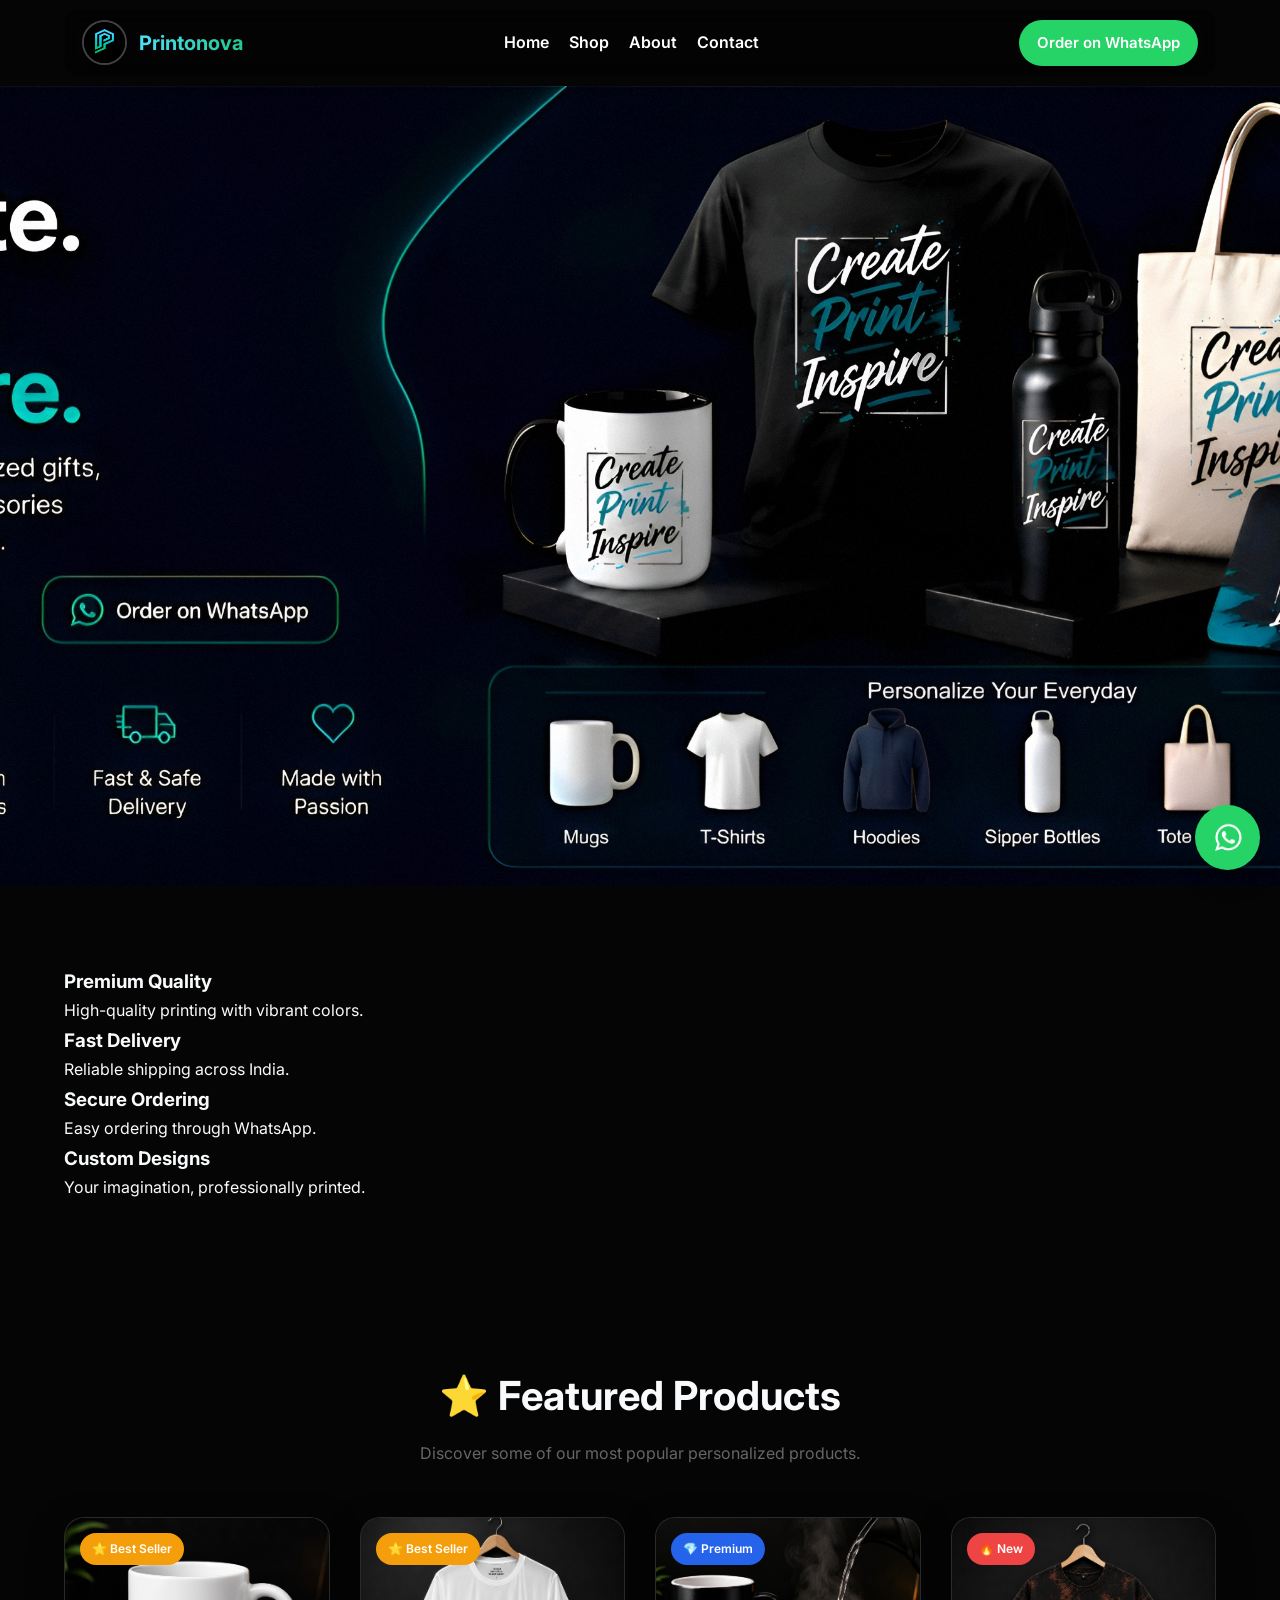
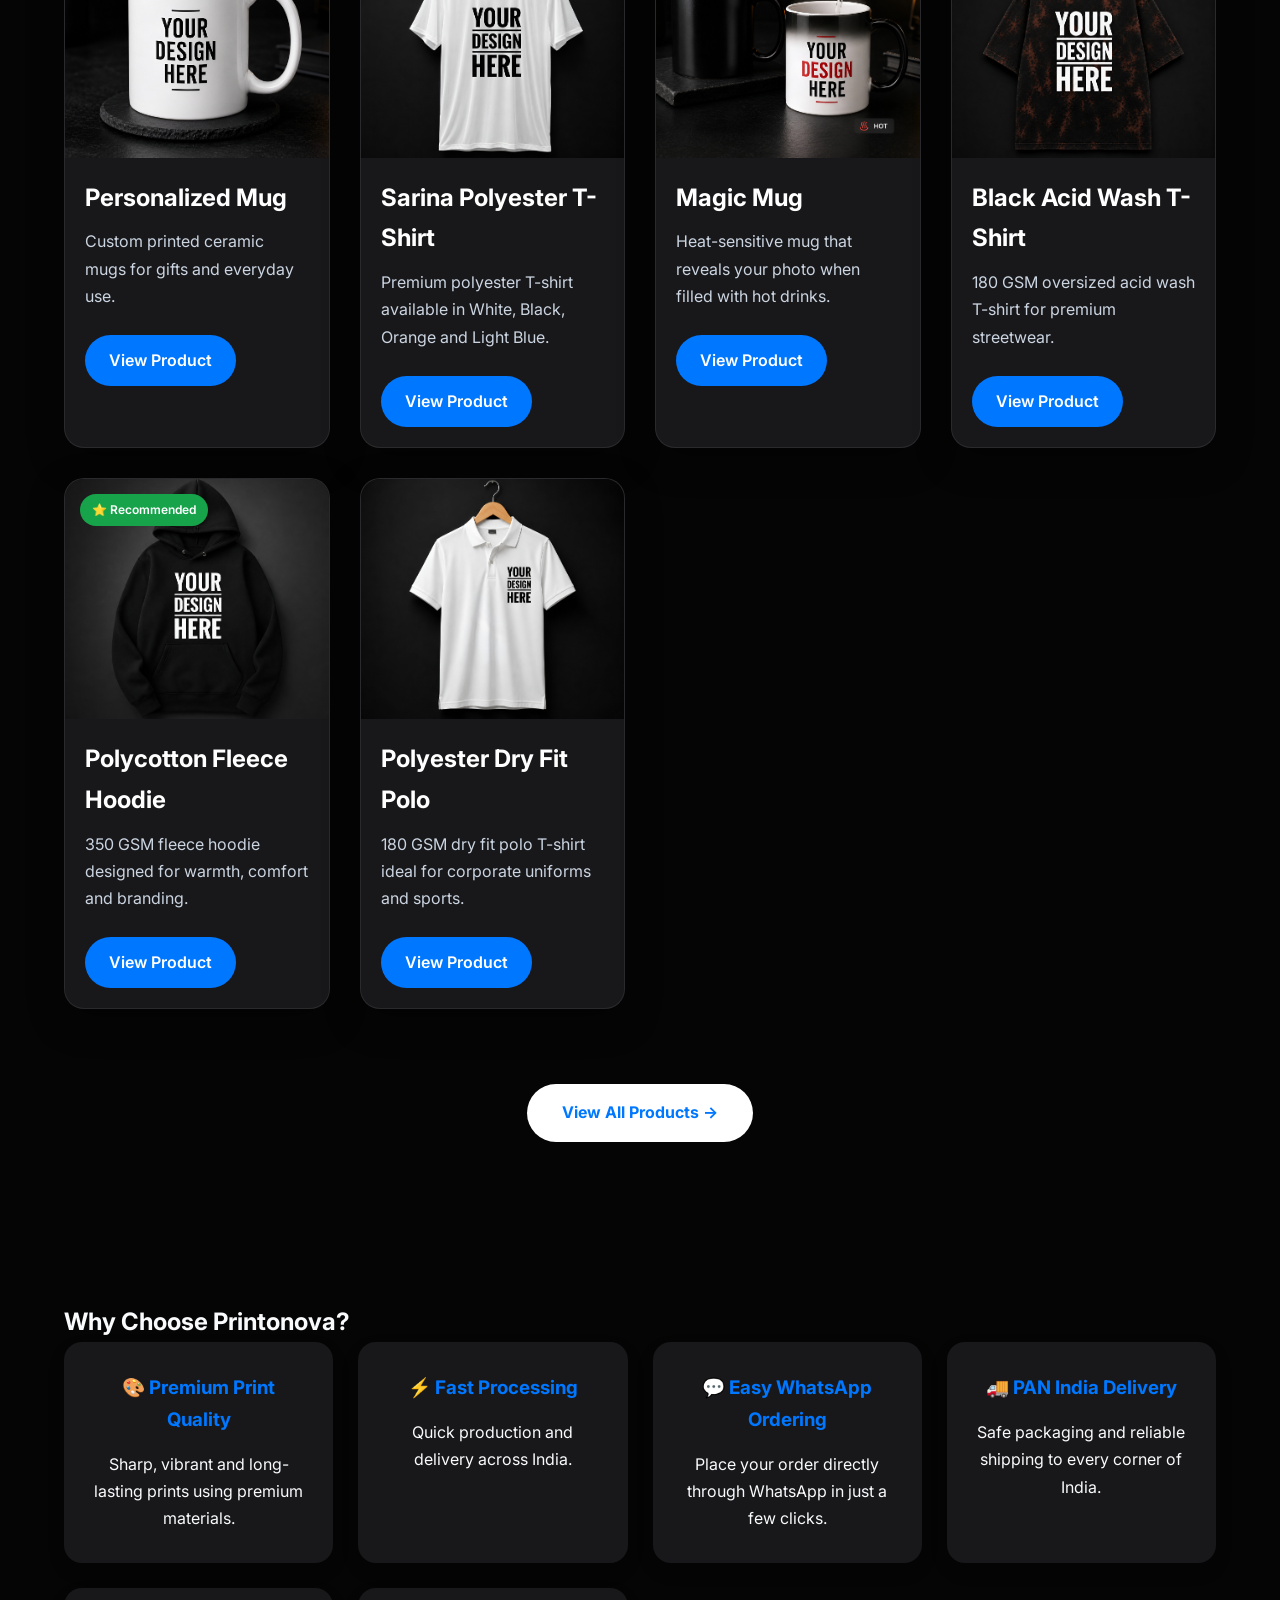
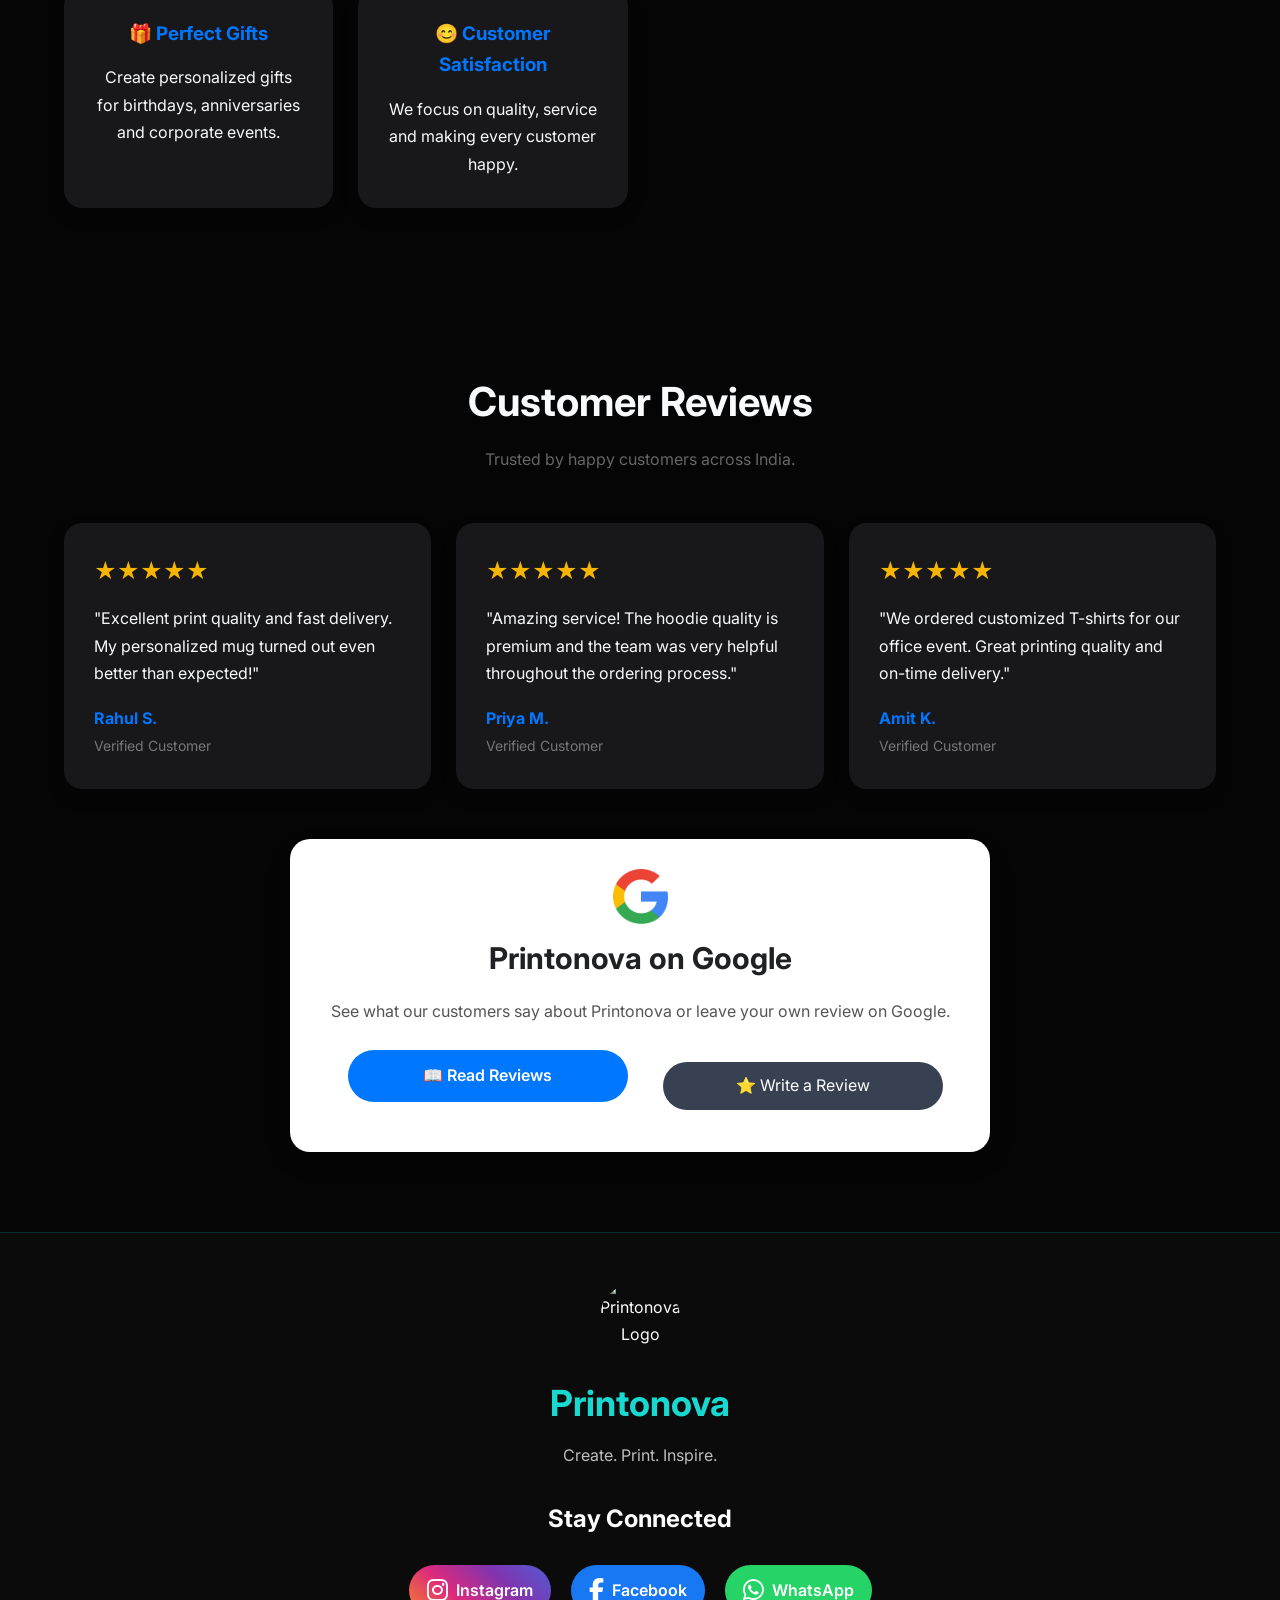
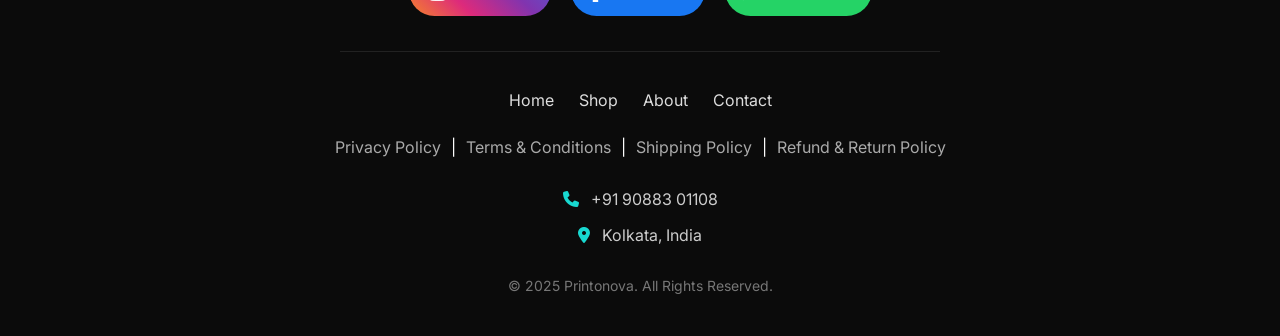
==== index.html @ 32ea5828 "Add Open Graph URL meta tag to index.html" ====
<!DOCTYPE html>
<html lang="en">

<head>

<meta charset="UTF-8">

<meta name="viewport" content="width=device-width, initial-scale=1.0">

<title>Printonova | Premium Personalized Gifts & Custom Printing</title>

<meta name="description" content="Printonova offers premium personalized mugs, t-shirts, hoodies, tote bags, mousepads, sipper bottles and custom gifts across India.">

<meta name="keywords" content="Printonova, custom printing, personalized gifts, custom mugs, custom t-shirts, hoodies, tote bags, mousepads, print on demand, Kolkata">

<meta name="author" content="Printonova">

<meta name="robots" content="index, follow">

<link rel="icon" type="image/png" href="favicon.png">

<link rel="stylesheet" href="style.css">

<link rel="preconnect" href="https://fonts.googleapis.com">

<link rel="preconnect" href="https://fonts.gstatic.com" crossorigin>

<link href="https://fonts.googleapis.com/css2?family=Space+Grotesk:wght@400;500;600;700&family=Inter:wght@300;400;500;600&display=swap" rel="stylesheet">

<link rel="stylesheet" href="https://cdnjs.cloudflare.com/ajax/libs/font-awesome/6.5.2/css/all.min.css">

<meta property="og:title" content="Printonova | Premium Personalized Gifts & Custom Printing">

<meta property="og:description" content="Premium personalized mugs, t-shirts, hoodies, tote bags, sipper bottles and custom gifts across India.">

<meta property="og:image" content="images/hero-desktop.jpg">

<meta property="og:type" content="website">

<meta property="og:site_name" content="Printonova">

<meta property="og:url" content="https://printonova.github.io/Printonova-Print-on-demand/">
    
<meta name="theme-color" content="#18d8d0">

</head>

<body>

<header>
    <div class="container nav">

        <div class="brand">
            <img src="images/Logo.jpg" alt="Printonova Logo">
            <span>Printonova</span>
        </div>

        <nav>
            <a href="index.html">Home</a>
            <a href="shop.html">Shop</a>
            <a href="about.html">About</a>
            <a href="contact.html">Contact</a>
        </nav>

        <a href="https://wa.me/919088301108"
           class="whatsapp-btn"
           target="_blank">
            Order on WhatsApp
        </a>

    </div>
</header>

<section class="hero"></section>

<section class="features">

<div class="container feature-grid">

<div class="feature">

<h3>Premium Quality</h3>

<p>High-quality printing with vibrant colors.</p>

</div>

<div class="feature">

<h3>Fast Delivery</h3>

<p>Reliable shipping across India.</p>

</div>

<div class="feature">

<h3>Secure Ordering</h3>

<p>Easy ordering through WhatsApp.</p>

</div>

<div class="feature">

<h3>Custom Designs</h3>

<p>Your imagination, professionally printed.</p>

</div>

</div>

</section>

<section class="featured-products">

<div class="container">

<div class="section-title">
<h2>⭐ Featured Products</h2>
<p>Discover some of our most popular personalized products.</p>
</div>

<div class="product-grid">

<div class="product-card">

    <div class="product-badge best-seller">⭐ Best Seller</div>

    <img src="images/mug-white.jpg" alt="Personalized Mug">
<h3>Personalized Mug</h3>
<p>Custom printed ceramic mugs for gifts and everyday use.</p>
<a href="shop.html" class="order-btn">View Product</a>
</div>

<div class="product-card">

    <div class="product-badge best-seller">⭐ Best Seller</div>

    <img src="images/sarina-white.jpg" alt="Sarina Polyester T-Shirt">

    <h3>Sarina Polyester T-Shirt</h3>

    <p>Premium polyester T-shirt available in White, Black, Orange and Light Blue.</p>

    <a href="shop.html" class="order-btn">View Product</a>

</div>

<div class="product-card">

    <div class="product-badge premium">💎 Premium</div>

    <img src="images/magic-mug.jpg" alt="Magic Mug">

    <h3>Magic Mug</h3>

    <p>Heat-sensitive mug that reveals your photo when filled with hot drinks.</p>

    <a href="shop.html" class="order-btn">
        View Product
    </a>

</div>

<div class="product-card">

    <div class="product-badge new">🔥 New</div>

    <img src="images/pollycotton_black_acidwash_180gsm_oversized_fit.jpg" alt="Black Acid Wash T-Shirt">

    <h3>Black Acid Wash T-Shirt</h3>

    <p>180 GSM oversized acid wash T-shirt for premium streetwear.</p>

    <a href="shop.html" class="order-btn">
        View Product
    </a>

</div>

<div class="product-card">

    <div class="product-badge recommended">⭐ Recommended</div>

    <img src="images/pollycotton_fleece_350gsm_black_hoodie.jpg" alt="Hoodie">

    <h3>Polycotton Fleece Hoodie</h3>

    <p>350 GSM fleece hoodie designed for warmth, comfort and branding.</p>

    <a href="shop.html" class="order-btn">
        View Product
    </a>

</div>

<div class="product-card">

    <img src="images/polyster_dryfit_180gsm_polo_white.jpg" alt="Dry Fit Polo">

    <h3>Polyester Dry Fit Polo</h3>

    <p>180 GSM dry fit polo T-shirt ideal for corporate uniforms and sports.</p>

    <a href="shop.html" class="order-btn">
        View Product
    </a>

</div>

</div>

<div style="text-align:center;margin-top:40px;">

<a href="shop.html" class="btn">
View All Products →
</a>

</div>

</div>

</section>

<!-- WHY CHOOSE PRINTONOVA -->
<section class="why-us">
  <div class="container">
    <h2>Why Choose Printonova?</h2>

    <div class="why-grid">

      <div class="why-card">
        <h3>🎨 Premium Print Quality</h3>
        <p>Sharp, vibrant and long-lasting prints using premium materials.</p>
      </div>

      <div class="why-card">
        <h3>⚡ Fast Processing</h3>
        <p>Quick production and delivery across India.</p>
      </div>

      <div class="why-card">
        <h3>💬 Easy WhatsApp Ordering</h3>
        <p>Place your order directly through WhatsApp in just a few clicks.</p>
      </div>

      <div class="why-card">
        <h3>🚚 PAN India Delivery</h3>
        <p>Safe packaging and reliable shipping to every corner of India.</p>
      </div>

      <div class="why-card">
        <h3>🎁 Perfect Gifts</h3>
        <p>Create personalized gifts for birthdays, anniversaries and corporate events.</p>
      </div>

      <div class="why-card">
        <h3>😊 Customer Satisfaction</h3>
        <p>We focus on quality, service and making every customer happy.</p>
      </div>

    </div>
  </div>
</section>
<!-- =========================
     CUSTOMER REVIEWS
========================= -->

<section class="testimonials" id="reviews">

    <div class="container">

        <div class="section-title">
            <h2>Customer Reviews</h2>
            <p>Trusted by happy customers across India.</p>
        </div>

        <div class="testimonial-grid">

            <div class="testimonial-card">
                <div class="stars">★★★★★</div>

                <p>
                    "Excellent print quality and fast delivery. My personalized mug
                    turned out even better than expected!"
                </p>

                <h4>Rahul S.</h4>
                <span>Verified Customer</span>

            </div>

            <div class="testimonial-card">

                <div class="stars">★★★★★</div>

                <p>
                    "Amazing service! The hoodie quality is premium and the team was
                    very helpful throughout the ordering process."
                </p>

                <h4>Priya M.</h4>
                <span>Verified Customer</span>

            </div>

            <div class="testimonial-card">

                <div class="stars">★★★★★</div>

                <p>
                    "We ordered customized T-shirts for our office event.
                    Great printing quality and on-time delivery."
                </p>

                <h4>Amit K.</h4>
                <span>Verified Customer</span>

            </div>

        </div>

 <div class="google-review-box">

<div class="google-title">

    <img src="images/google-logo.png" alt="Google">

    <h3>Printonova on Google</h3>

</div>

<p>
    See what our customers say about Printonova or leave your own review on Google.
</p>

    <div class="review-buttons">

        <a href="https://maps.app.goo.gl/44hYbDAeSjKC7HtDA"
           target="_blank"
           class="order-btn">

           📖 Read Reviews

        </a>

        <a href="https://g.page/r/CSaMh3Q7Ypp8EBM/review"
           target="_blank"
           class="details-btn">

           ⭐ Write a Review

        </a>

    </div>

</div>

        </div>

    </div>

</section>

<footer class="footer">

    <div class="container">

<img src="images/logo.jpg" class="footer-brand-logo" alt="Printonova Logo">

        <h2 class="footer-logo">Printonova</h2>

        <p class="footer-tagline">
            Create. Print. Inspire.
        </p>

        <h3 class="footer-heading">
            Stay Connected
        </h3>

        <div class="social-links">

            <a href="https://www.instagram.com/printonova?igsh=MWt0ejVyZ2t3am1kMw==" target="_blank" class="instagram">
                <i class="fab fa-instagram"></i>
                <span>Instagram</span>
            </a>

            <a href="https://www.facebook.com/share/1FBqVWbwVQ/" target="_blank" class="facebook">
                <i class="fab fa-facebook-f"></i>
                <span>Facebook</span>
            </a>

            <a href="https://wa.me/message/JLKU3APUGDNEF1" target="_blank" class="whatsapp">
                <i class="fab fa-whatsapp"></i>
                <span>WhatsApp</span>
            </a>

        </div>

        <hr>

        <div class="footer-links">

            <a href="index.html">Home</a>
            <a href="shop.html">Shop</a>
            <a href="about.html">About</a>
            <a href="contact.html">Contact</a>

        </div>

        <div class="footer-policy">

    <a href="privacy.html">Privacy Policy</a>

    <span>|</span>

    <a href="terms.html">Terms & Conditions</a>

    <span>|</span>

    <a href="shipping.html">Shipping Policy</a>

    <span>|</span>

    <a href="refund.html">Refund & Return Policy</a>

</div>

        <div class="footer-contact">

            <p>
                <i class="fas fa-phone"></i>
                +91 90883 01108
            </p>

            <p>
                <i class="fas fa-location-dot"></i>
                Kolkata, India
            </p>

        </div>

        <p class="copyright">

            © 2025 Printonova. All Rights Reserved.

        </p>

    </div>

</footer>

<!-- Product Details Popup -->
<div id="productModal" class="product-modal">

    <div class="product-modal-content">

        <span class="close-product">&times;</span>

        <img id="productImage">

        <h2 id="productTitle"></h2>

        <p id="productDescription"></p>

        <p><strong>Available Colors:</strong> <span id="productColors"></span></p>

        <p><strong>Available Fits:</strong> <span id="productFits"></span></p>

        <p><strong>Fabric:</strong> <span id="productFabric"></span></p>

        <a id="productWhatsapp"
           class="order-btn"
           target="_blank">
           Order on WhatsApp
        </a>

    </div>

</div>

<!-- Existing Image Popup -->
<div id="imageModal" class="image-modal">
    <span class="close-modal">&times;</span>
    <img id="modalImage" class="modal-image" src="" alt="">
</div>

<script src="script.js"></script>

<a href="https://wa.me/919088301108?text=Hi%20Printonova,%20I%20want%20to%20know%20more%20about%20your%20products."
   class="floating-whatsapp"
   target="_blank"
   aria-label="Chat on WhatsApp">

    <img src="images/whatsapp-icon.png" alt="WhatsApp">

</a>

</body>
</html>
---- style.css ----
/* ==========================
   PRINTONOVA PROFESSIONAL CSS
   Part 1
========================== */

*{
    margin:0;
    padding:0;
    box-sizing:border-box;
}

html{
    scroll-behavior:smooth;
}

body{
    font-family:'Inter',sans-serif;
    background:#050505;
    color:#F8FAFC;
    line-height:1.7;
}

a{
    text-decoration:none;
}

img{
    max-width:100%;
    display:block;
}

.container{
    width:90%;
    max-width:1200px;
    margin:auto;
}

/* HEADER */

header{
    position:relative;
    width:100%;
    background:transparent;
    padding:10px 0;
    z-index:1000;
}

.nav{
    display:flex;
    justify-content:space-between;
    align-items:center;
    gap:10px;
    padding:10px 18px;

    background:rgba(0,0,0,.35);
    backdrop-filter:blur(10px);

    border-radius:15px;
}

.brand{
    display:flex;
    align-items:center;
    gap:12px;
}

.brand img{
    width:45px;
    height:45px;
    border-radius:50%;
    border:2px solid rgba(255,255,255,.25);
}

.brand span{
    font-size:20px;
    font-weight:700;
    background:linear-gradient(90deg,#4DDFF8,#22C98D);
    -webkit-background-clip:text;
    -webkit-text-fill-color:transparent;
}

nav{
    display:flex;
    align-items:center;
    gap:20px;
    flex-wrap:wrap;
    justify-content:center;
}

nav a{
    color:#fff;
    font-weight:600;
    transition:.3s;
}

nav a:hover{
    color:#2DD4BF;
}

nav a:hover{
    color:#2DD4BF;
}

.whatsapp-btn{
    display:inline-block;
    background:#25D366;
    color:white;
    padding:10px 18px;
    border-radius:25px;
    font-size:15px;
    font-weight:600;
    text-decoration:none;
    white-space:nowrap;
}

.whatsapp-btn:hover{
    background:#1da851;
}

.btn{
    display:inline-block;
    margin-top:35px;
    background:#ffffff;
    color:#0077ff;
    padding:15px 35px;
    border-radius:40px;
    font-weight:bold;
    transition:.3s;
}

.btn:hover{
    transform:translateY(-4px);
}

/* SECTION */

section{
    padding:80px 0;
}

.section-title{
    text-align:center;
    margin-bottom:50px;
}

.section-title h2{
    font-size:40px;
    margin-bottom:10px;
}

.section-title p{
    color:#666;
}

/* ==========================
   PRODUCTS
========================== */

.product-grid{
    display:grid;
    grid-template-columns:repeat(auto-fit,minmax(260px,1fr));
    gap:30px;
}
.product-card{
    background:#18181B;
    border:1px solid rgba(255,255,255,.08);
    border-radius:20px;
    overflow:hidden;
    box-shadow:0 12px 35px rgba(0,0,0,.35);
    transition:all .35s ease;
}

.product-card:hover{
    transform:translateY(-10px) scale(1.02);
    box-shadow:0 18px 45px rgba(45,212,191,.25);
}

.product-card img{
    width:100%;
    height:240px;
    object-fit:cover;
    transition:transform .4s ease;
}

.product-card:hover img{
    transform:scale(1.08);
}

.product-card h3{
    padding:20px 20px 10px;
    font-size:24px;
    color:#ffffff;
}

.product-card p{
    padding:0 20px 25px;
    color:#CBD5E1;
    line-height:1.7;
}

.order-btn{
    display:inline-block;
    margin:0 20px 20px;
    background:#0077ff;
    color:#fff;
    padding:12px 24px;
    border-radius:30px;
    font-weight:600;
}

.order-btn:hover{
    background:#005fd1;
}

/* ==========================
   WHY CHOOSE US
========================== */

.why-grid{
    display:grid;
    grid-template-columns:repeat(auto-fit,minmax(240px,1fr));
    gap:25px;
}

.why-card{
    background:#18181B;
    padding:30px;
    border-radius:18px;
    text-align:center;
    box-shadow:0 8px 20px rgba(0,0,0,.08);
}

.why-card h3{
    margin-bottom:15px;
    color:#0077ff;
}

/* ==========================
   TESTIMONIALS
========================== */

.testimonial-grid{
    display:grid;
    grid-template-columns:repeat(auto-fit,minmax(280px,1fr));
    gap:25px;
}

.testimonial-card{
    background:#18181B;
    padding:30px;
    border-radius:18px;
    box-shadow:0 8px 20px rgba(0,0,0,.08);
}

.stars{
    color:#f7b500;
    font-size:22px;
    margin-bottom:15px;
}

.testimonial-card h4{
    margin-top:18px;
    color:#0077ff;
}

.testimonial-card span{
    color:#777;
    font-size:14px;
}

.google-review-box{

    margin-top:50px;

    max-width:700px;

    margin-left:auto;
    margin-right:auto;

    background:#ffffff;

    color:#333;

    padding:30px;

    border-radius:20px;

    text-align:center;

    box-shadow:0 10px 25px rgba(0,0,0,0.12);

}

.google-title h3{
    margin:0;
    font-size:28px;
    color:#202124;
}

.google-review-box p{

    margin-bottom:25px;

    line-height:1.7;

    color:#555;

}

.review-buttons{

    display:flex;

    justify-content:center;

    align-items:center;

    gap:15px;

    flex-wrap:wrap;

    margin-top:20px;

}

.review-buttons a{

    width:280px;

    text-align:center;

}

/* ==========================
   FOOTER
========================== */

footer{
    background:#111;
    color:#fff;
    text-align:center;
    padding:40px 20px;
}

footer h3{
    margin-bottom:15px;
    font-size:28px;
}

footer p{
    color:#ccc;
    margin:8px 0;
}

footer a{
    color:#00bfff;
}

/* ==========================
   BUTTONS
========================== */

.btn,
.order-btn,
.whatsapp-btn{
    transition:all .3s ease;
}

.btn:hover,
.order-btn:hover,
.whatsapp-btn:hover{
    transform:translateY(-3px);
    box-shadow:0 10px 20px rgba(0,0,0,.15);
}

/* ==========================
   MOBILE RESPONSIVE
========================== */

@media(max-width:768px){

.nav{
    flex-direction:column;
    align-items:center;
    gap:18px;
}

nav{
    display:flex;
    justify-content:center;
    gap:20px;
    flex-wrap:wrap;
}

nav a{
    font-size:18px;
    font-weight:600;
}

    .hero{
        padding:0;
    }

    .hero h1{
        font-size:34px;
    }

    .hero p{
        font-size:17px;
    }

    .section-title h2{
        font-size:30px;
    }

    .brand span{
        font-size:24px;
    }

    .google-review-box{
        padding:25px;
    }
    
    .whatsapp-btn{
    width:auto;
    display:inline-block;
    text-align:center;
    padding:10px 18px;
}

}

/* ==========================
   ANIMATION
========================== */

.product-card,
.why-card,
.testimonial-card{
    transition:all .35s ease;
}

.product-card:hover,
.why-card:hover,
.testimonial-card:hover{
    transform:translateY(-8px);
    box-shadow:0 15px 30px rgba(0,0,0,.12);
}

.slider{
    position:relative;
    width:100%;
    height:260px;
    overflow:hidden;
    border-radius:15px;
}

.slide{
    position:absolute;
    width:100%;
    height:100%;
    object-fit:cover;
    opacity:0;
    transition:opacity .8s;
}

.slide.active{
    opacity:1;
}

.slider-dots{
    position:absolute;
    bottom:12px;
    width:100%;
    display:flex;
    justify-content:center;
    gap:8px;
}

.dot{
    width:10px;
    height:10px;
    border-radius:50%;
    background:rgba(255,255,255,.5);
    transition:.3s;
}

.dot.active{
    background:#2DD4BF;
    transform:scale(1.2);
}

.prev,
.next{
    position:absolute;
    top:50%;
    transform:translateY(-50%);
    width:40px;
    height:40px;
    border:none;
    border-radius:50%;
    background:rgba(0,0,0,.55);
    color:#fff;
    font-size:22px;
    cursor:pointer;
    transition:.3s;
    z-index:5;
}

.prev{
    left:10px;
}

.next{
    right:10px;
}

.prev:hover,
.next:hover{
    background:#2DD4BF;
}

.image-modal{
    display:none;
    position:fixed;
    z-index:9999;
    left:0;
    top:0;
    width:100%;
    height:100%;
    background:rgba(0,0,0,.9);
    justify-content:center;
    align-items:center;
}

.modal-image{
    max-width:90%;
    max-height:90%;
    border-radius:15px;
}

.close-modal{
    position:absolute;
    top:20px;
    right:30px;
    font-size:40px;
    color:white;
    cursor:pointer;
    font-weight:bold;
}

.details-btn{
    display:inline-block;
    margin-right:10px;
    padding:10px 18px;
    border-radius:30px;
    background:#374151;
    color:white;
    text-decoration:none;
}

/* Product Details Popup */

.product-modal{
    display:none;
    position:fixed;
    inset:0;
    background:rgba(0,0,0,.75);
    justify-content:center;
    align-items:center;
    z-index:9999;
    padding:20px;
}

.product-modal-content{
    width:95%;
    max-width:420px;
    background:#1f1f1f;
    color:#fff;
    border-radius:18px;
    padding:20px;
    text-align:center;
    position:relative;
    animation:popup .3s ease;
}

.product-modal-content img{
    width:100%;
    border-radius:12px;
    margin-bottom:15px;
}

.close-product{
    position:absolute;
    top:10px;
    right:18px;
    font-size:30px;
    cursor:pointer;
}

@keyframes popup{
    from{
        transform:scale(.8);
        opacity:0;
    }
    to{
        transform:scale(1);
        opacity:1;
    }
}

/* Product Badges */

.product-card{
    position: relative;
}

.product-badge{
    position: absolute;
    top: 15px;
    left: 15px;
    padding: 6px 12px;
    border-radius: 20px;
    color: white;
    font-size: 12px;
    font-weight: 600;
    z-index: 5;
}

/* Badge Colors */

.best-seller{
    background:#f59e0b;
}

.premium{
    background:#2563eb;
}

.new{
    background:#ef4444;
}

.recommended{
    background:#16a34a;
}

/* Premium Product Card Hover */

.product-card{
    transition: all 0.3s ease;
    overflow: hidden;
}

.product-card:hover{
    transform: translateY(-8px);
    box-shadow: 0 18px 40px rgba(0,0,0,0.15);
}

.product-card img{
    transition: transform 0.3s ease;
}

.product-card:hover img{
    transform: scale(1.05);
}

.order-btn,
.details-btn{
    transition: all 0.3s ease;
}

.order-btn:hover,
.details-btn:hover{
    transform: translateY(-2px);
}

/* Search Box */

.search-box{
    margin-bottom:40px;
    text-align:center;
}

.search-box input{

    width:100%;
    max-width:500px;

    padding:14px 18px;

    border:2px solid #ddd;
    border-radius:30px;

    font-size:16px;

    outline:none;

    transition:0.3s;
}

.search-box input:focus{

    border-color:#000;
    box-shadow:0 0 12px rgba(0,0,0,0.1);

}

/* Filter Buttons */

.filter-buttons{
    display:flex;
    justify-content:center;
    flex-wrap:wrap;
    gap:12px;
    margin-bottom:30px;
}

.filter-btn{

    padding:10px 22px;

    border:none;
    border-radius:30px;

    background:#f1f1f1;
    cursor:pointer;

    font-size:15px;
    font-weight:600;

    transition:0.3s;
}

.filter-btn:hover{

    background:#000;
    color:#fff;

}

.filter-btn.active{

    background:#000;
    color:#fff;

}

.review-buttons{

    display:flex;
    justify-content:center;
    gap:15px;
    flex-wrap:wrap;
    margin-top:20px;

}

.google-title{

    display:flex;

    flex-direction:column;

    justify-content:center;

    align-items:center;

    gap:15px;

    margin-bottom:20px;

}

.google-title img{

    width:55px;

    height:55px;

}

.google-title h3{

    margin:0;

    color:#202124;

    font-size:30px;

    line-height:1.3;

    text-align:center;

}

/* Floating WhatsApp */

.floating-whatsapp{

    position:fixed;

    right:20px;

    bottom:30px;

    width:65px;

    height:65px;

    background:#25D366;

    border-radius:50%;

    display:flex;

    justify-content:center;

    align-items:center;

    box-shadow:0 10px 25px rgba(0,0,0,.25);

    z-index:9999;

    transition:.3s;

}

.floating-whatsapp img{

    width:34px;

    height:34px;

}

.floating-whatsapp:hover{

    transform:scale(1.12);

    box-shadow:0 15px 30px rgba(37,211,102,.4);

}

@media(max-width:768px){

.floating-whatsapp{

    width:60px;

    height:60px;

    right:15px;

    bottom:30px;

}

.floating-whatsapp img{

    width:32px;

    height:32px;

}

}

.hero{
    width:100%;
    height:800px;
    background:url("images/hero-desktop.jpg") center center no-repeat;
    background-size:cover;
}

/* Mobile */
@media (max-width:768px){

.hero{
    height:500px;
    background:url("images/hero-mobile.jpg") center top no-repeat;
    background-size:contain;
    background-color:#050505;
}

}

.shop-header{
    background:#050505;
    padding:70px 20px 30px;
    text-align:center;
}

.shop-header h1{
    font-size:42px;
    color:#fff;
    margin-bottom:15px;
}

.shop-header p{
    color:#bbb;
    font-size:18px;
    max-width:700px;
    margin:auto;
}

@media (max-width:768px){

.shop-header{
    padding:45px 20px 20px;
}

.shop-header h1{
    font-size:32px;
}

.shop-header p{
    font-size:16px;
}

}

/* ==========================
   PREMIUM FOOTER
========================== */

.footer{

    background:#0b0b0b;

    padding:45px 20px 30px;

    text-align:center;

    border-top:1px solid rgba(0,255,255,.15);

}

.footer-logo{

    font-size:36px;

    color:#18d8d0;

    margin-bottom:8px;

}

.footer-tagline{

    color:#bdbdbd;

    margin-bottom:30px;

}

.footer-heading{

    font-size:24px;

    color:#fff;

    margin-bottom:25px;

}

.social-links{

    display:flex;

    justify-content:center;

    gap:20px;

    flex-wrap:wrap;

    margin-bottom:35px;

}

.social-links a{
    display:flex;
    align-items:center;
    gap:8px;
    color:#fff;
    padding:12px 18px;
    border-radius:40px;
    text-decoration:none;
    font-weight:600;

    transition:all .3s ease;
}

.social-links a:hover{
    transform:translateY(-3px);
    box-shadow:0 10px 25px rgba(0,0,0,.35);
}

.social-links i{

    font-size:24px;

}

/* Brand Colors */

.instagram{

    background:linear-gradient(45deg,#f58529,#dd2a7b,#8134af,#515bd4);

}

.facebook{

    background:#1877F2;

}

.whatsapp{

    background:#25D366;

}

.social-links a:hover{

    transform:translateY(-5px);

    box-shadow:0 12px 25px rgba(0,0,0,.35);

}

.footer hr{

    border:none;

    height:1px;

    background:#222;

    margin:35px auto;

    max-width:600px;

}

.footer-links{

    display:flex;

    justify-content:center;

    gap:25px;

    flex-wrap:wrap;

    margin-bottom:20px;

}

.footer-links a{

    color:#ddd;

    text-decoration:none;

    transition:.3s ease;

}

.footer-links a:hover{

    color:#18d8d0;

    transform:translateY(-2px);

}

.footer-policy{

    display:flex;

    justify-content:center;

    align-items:center;

    gap:10px;

    flex-wrap:wrap;

    margin-bottom:25px;

}

.footer-policy a{

    color:#aaa;

    text-decoration:none;

    transition:.3s;

}

.footer-policy a:hover{

    color:#18d8d0;

}

.footer-contact{

    color:#bbb;

    margin-bottom:25px;

}

.footer-contact p{

    margin:8px 0;

}

.footer-contact i{

    color:#18d8d0;

    margin-right:8px;

}

.copyright{

    color:#777;

    font-size:14px;

}

@media(max-width:768px){

.social-links{

    flex-direction:column;

    align-items:center;

}

.social-links a{

    width:240px;

    justify-content:center;

}

.footer-links{

    gap:15px;

}

}

.footer-brand-logo{
    width:80px;
    height:80px;
    display:block;
    margin:0 auto 15px;
    border-radius:50%;
}

/* ==========================
   POLICY PAGES
========================== */

.policy-page{

    background:#050505;

    color:#fff;

    min-height:100vh;

    padding:80px 20px;

}

.policy-page h1{

    font-size:42px;

    color:#18d8d0;

    margin-bottom:20px;

}

.policy-page h2{

    margin-top:35px;

    margin-bottom:12px;

    color:#18d8d0;

}

.policy-page p{

    color:#d4d4d4;

    line-height:1.8;

    margin-bottom:18px;

}

.policy-page ul{

    margin-left:25px;

    line-height:2;

    color:#d4d4d4;

}

.policy-page .btn{

    margin-top:40px;

}
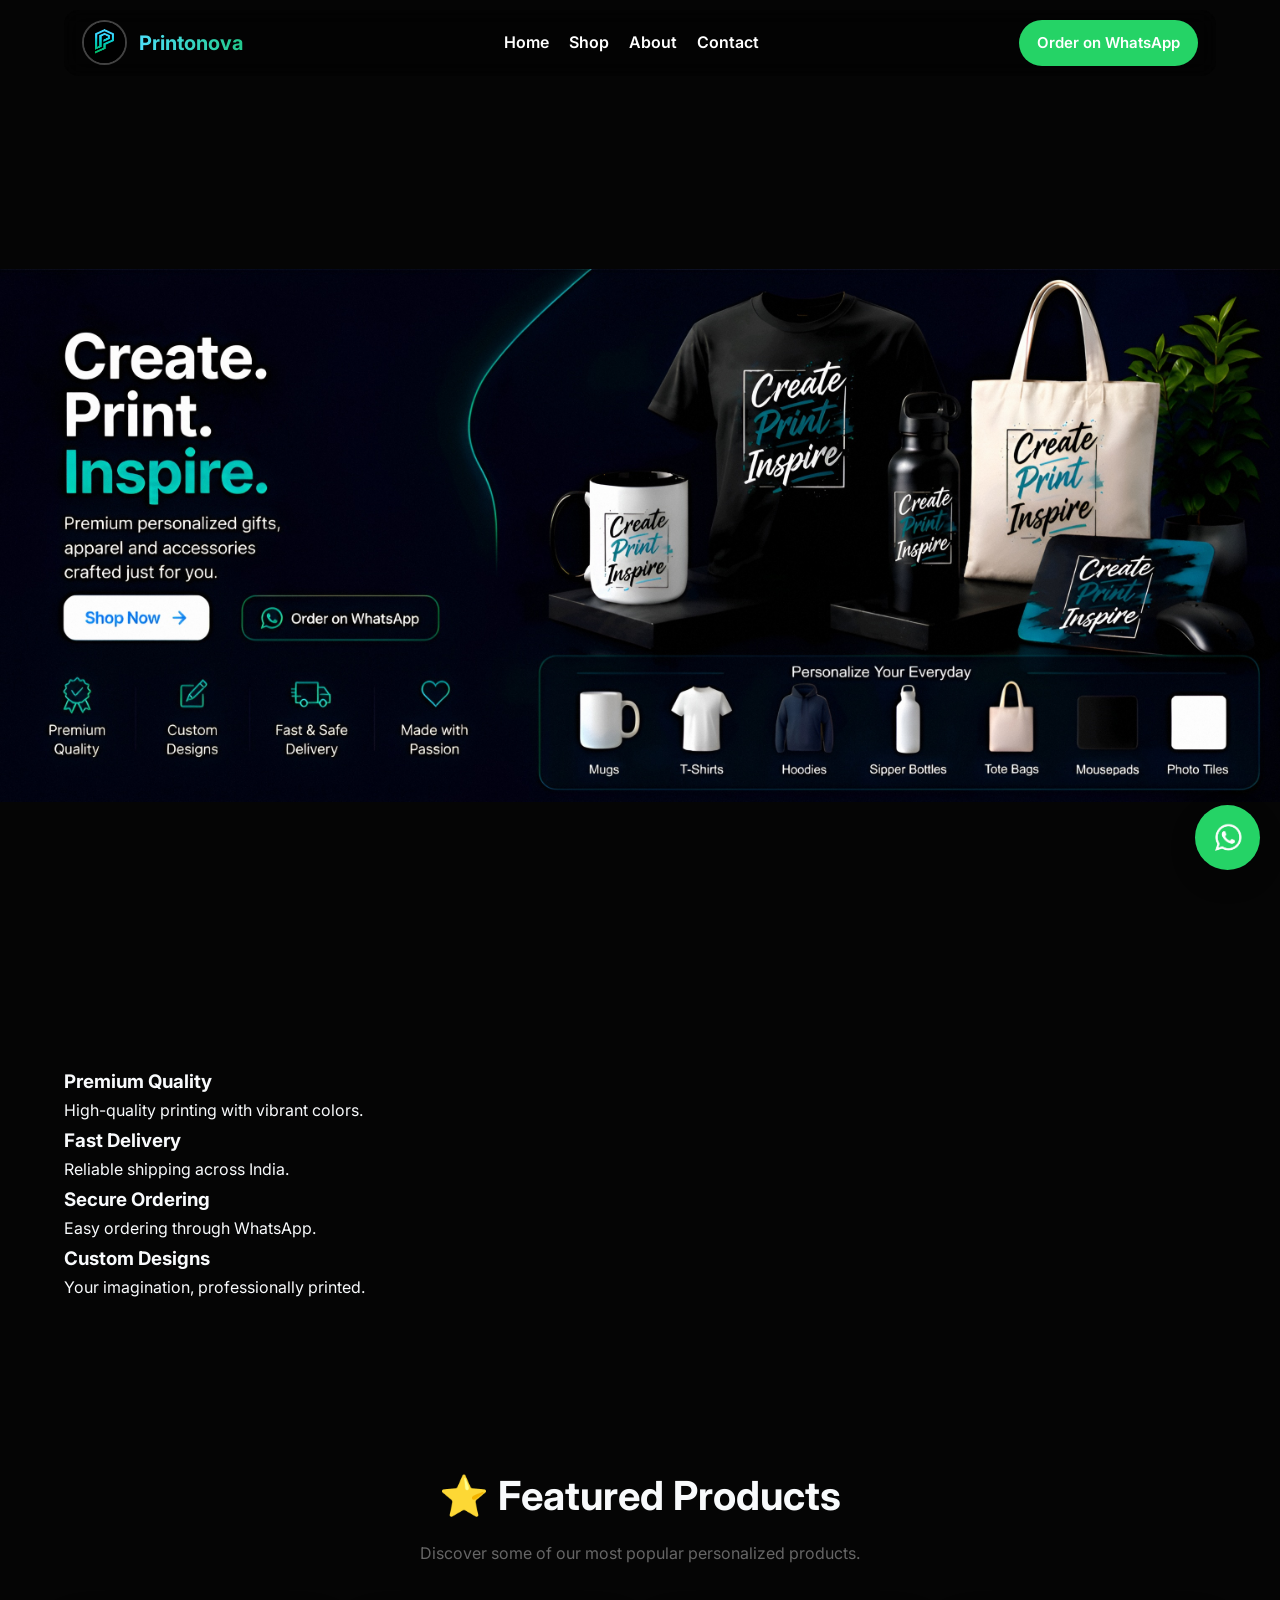
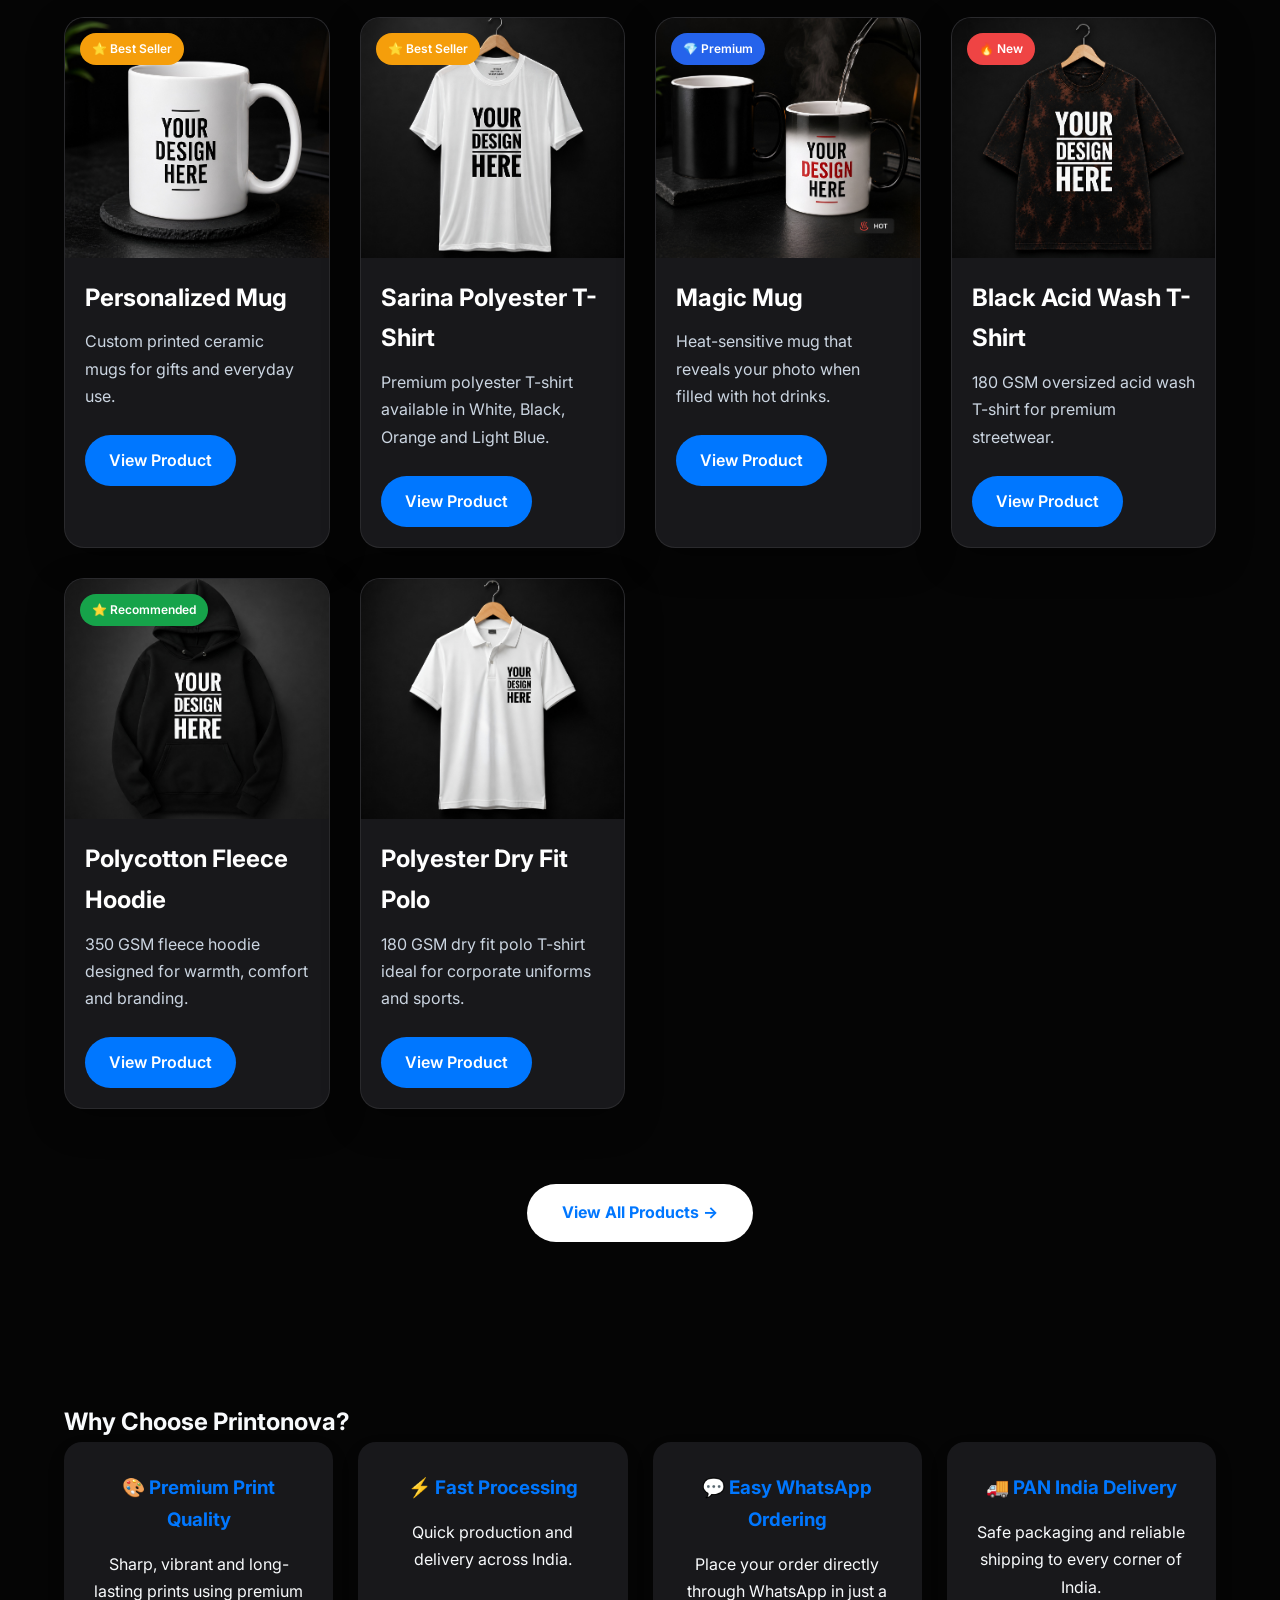
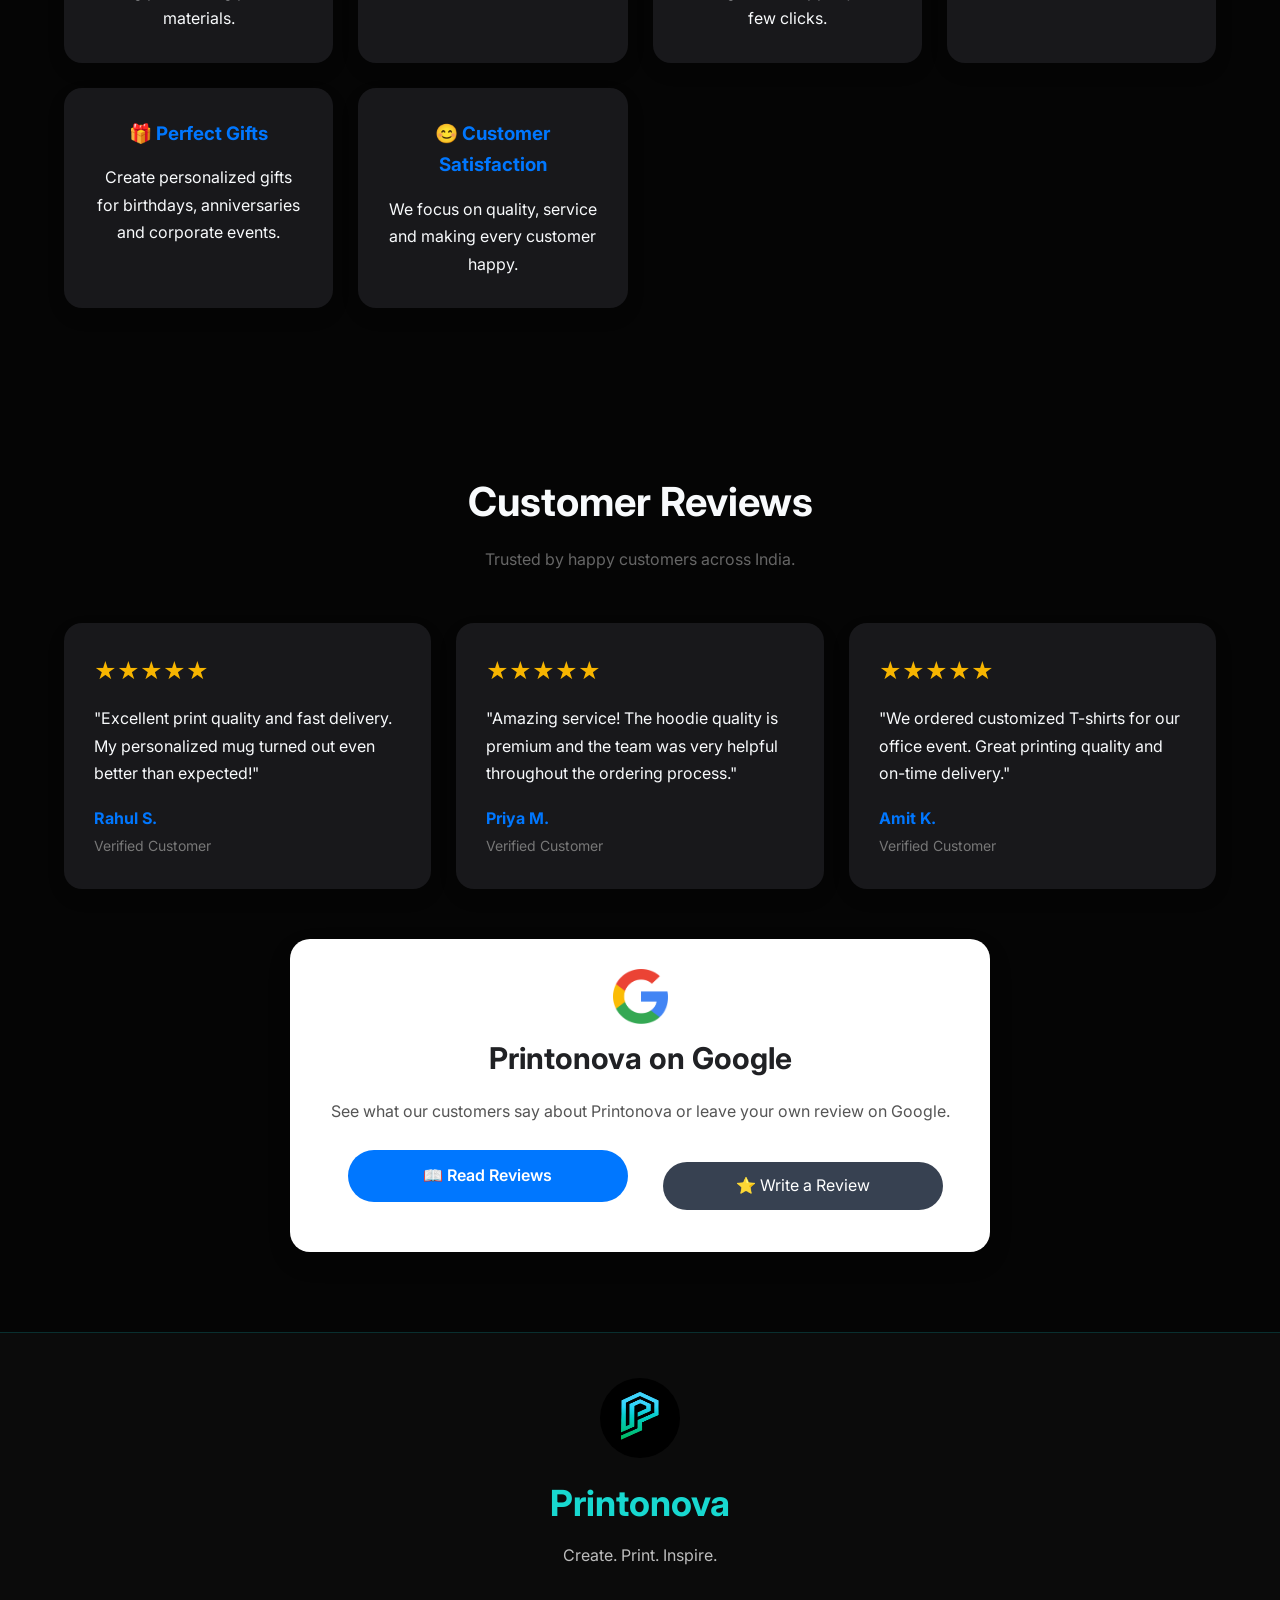
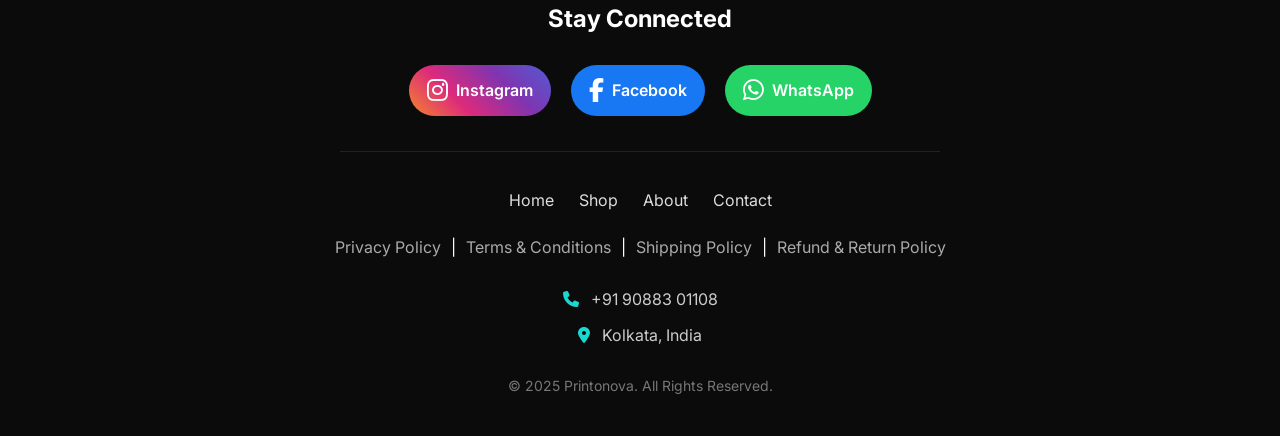
==== commit efe32400: "Update logo image filename in footer" ====
--- a/index.html
+++ b/index.html
@@ -3,6 +3,16 @@
 
 <head>
 
+<!-- Google tag (gtag.js) -->
+<script async src="https://www.googletagmanager.com/gtag/js?id=G-9R87EVXLZC"></script>
+<script>
+  window.dataLayer = window.dataLayer || [];
+  function gtag(){dataLayer.push(arguments);}
+  gtag('js', new Date());
+
+  gtag('config', 'G-9R87EVXLZC');
+</script> 
+
 <meta charset="UTF-8">
 
 <meta name="viewport" content="width=device-width, initial-scale=1.0">
@@ -17,6 +27,8 @@
 
 <meta name="robots" content="index, follow">
 
+ <meta name="google-site-verification" content="55Au89jOCxjG34kqunaY3rqoOBHZ7YBqOPOQQ5pf6BM" />  
+    
 <link rel="icon" type="image/png" href="favicon.png">
 
 <link rel="stylesheet" href="style.css">
@@ -368,7 +380,7 @@
 
     <div class="container">
 
-<img src="images/logo.jpg" class="footer-brand-logo" alt="Printonova Logo">
+<img src="images/Logo.jpg" class="footer-brand-logo" alt="Printonova Logo">
 
         <h2 class="footer-logo">Printonova</h2>
 
--- a/style.css
+++ b/style.css
@@ -868,9 +868,11 @@
 
 .hero{
     width:100%;
-    height:800px;
+    height:100vh;
+    min-height:650px;
     background:url("images/hero-desktop.jpg") center center no-repeat;
-    background-size:cover;
+    background-size:contain;
+    background-color:#050505;
 }
 
 /* Mobile */
@@ -1233,3 +1235,86 @@
     margin-top:40px;
 
 }
+
+/* CONTACT PAGE */
+
+.contact-intro{
+    text-align:center;
+    max-width:700px;
+    margin:0 auto 50px;
+    color:#d4d4d4;
+    font-size:18px;
+}
+
+.contact-grid{
+    display:grid;
+    grid-template-columns:repeat(auto-fit,minmax(260px,1fr));
+    gap:25px;
+    margin-top:40px;
+}
+
+.contact-card{
+    background:#18181B;
+    padding:35px 25px;
+    border-radius:18px;
+    text-align:center;
+    border:1px solid rgba(255,255,255,.08);
+    transition:.3s;
+}
+
+.contact-card:hover{
+    transform:translateY(-8px);
+    box-shadow:0 18px 40px rgba(24,216,208,.15);
+}
+
+.contact-card i{
+    font-size:42px;
+    color:#18d8d0;
+    margin-bottom:20px;
+}
+
+.contact-card h3{
+    margin-bottom:12px;
+}
+
+.contact-card p{
+    color:#bbb;
+    margin-bottom:25px;
+}
+
+.contact-info{
+    text-align:center;
+}
+
+.contact-info p{
+    margin:18px 0;
+}
+
+.contact-form{
+    max-width:700px;
+    margin:40px auto;
+    display:flex;
+    flex-direction:column;
+    gap:18px;
+}
+
+.contact-form input,
+.contact-form textarea{
+    width:100%;
+    padding:16px 18px;
+    border-radius:12px;
+    border:1px solid rgba(255,255,255,.1);
+    background:#18181B;
+    color:#fff;
+    font-size:16px;
+    outline:none;
+}
+
+.contact-form input:focus,
+.contact-form textarea:focus{
+    border-color:#18d8d0;
+}
+
+.contact-form textarea{
+    resize:vertical;
+}
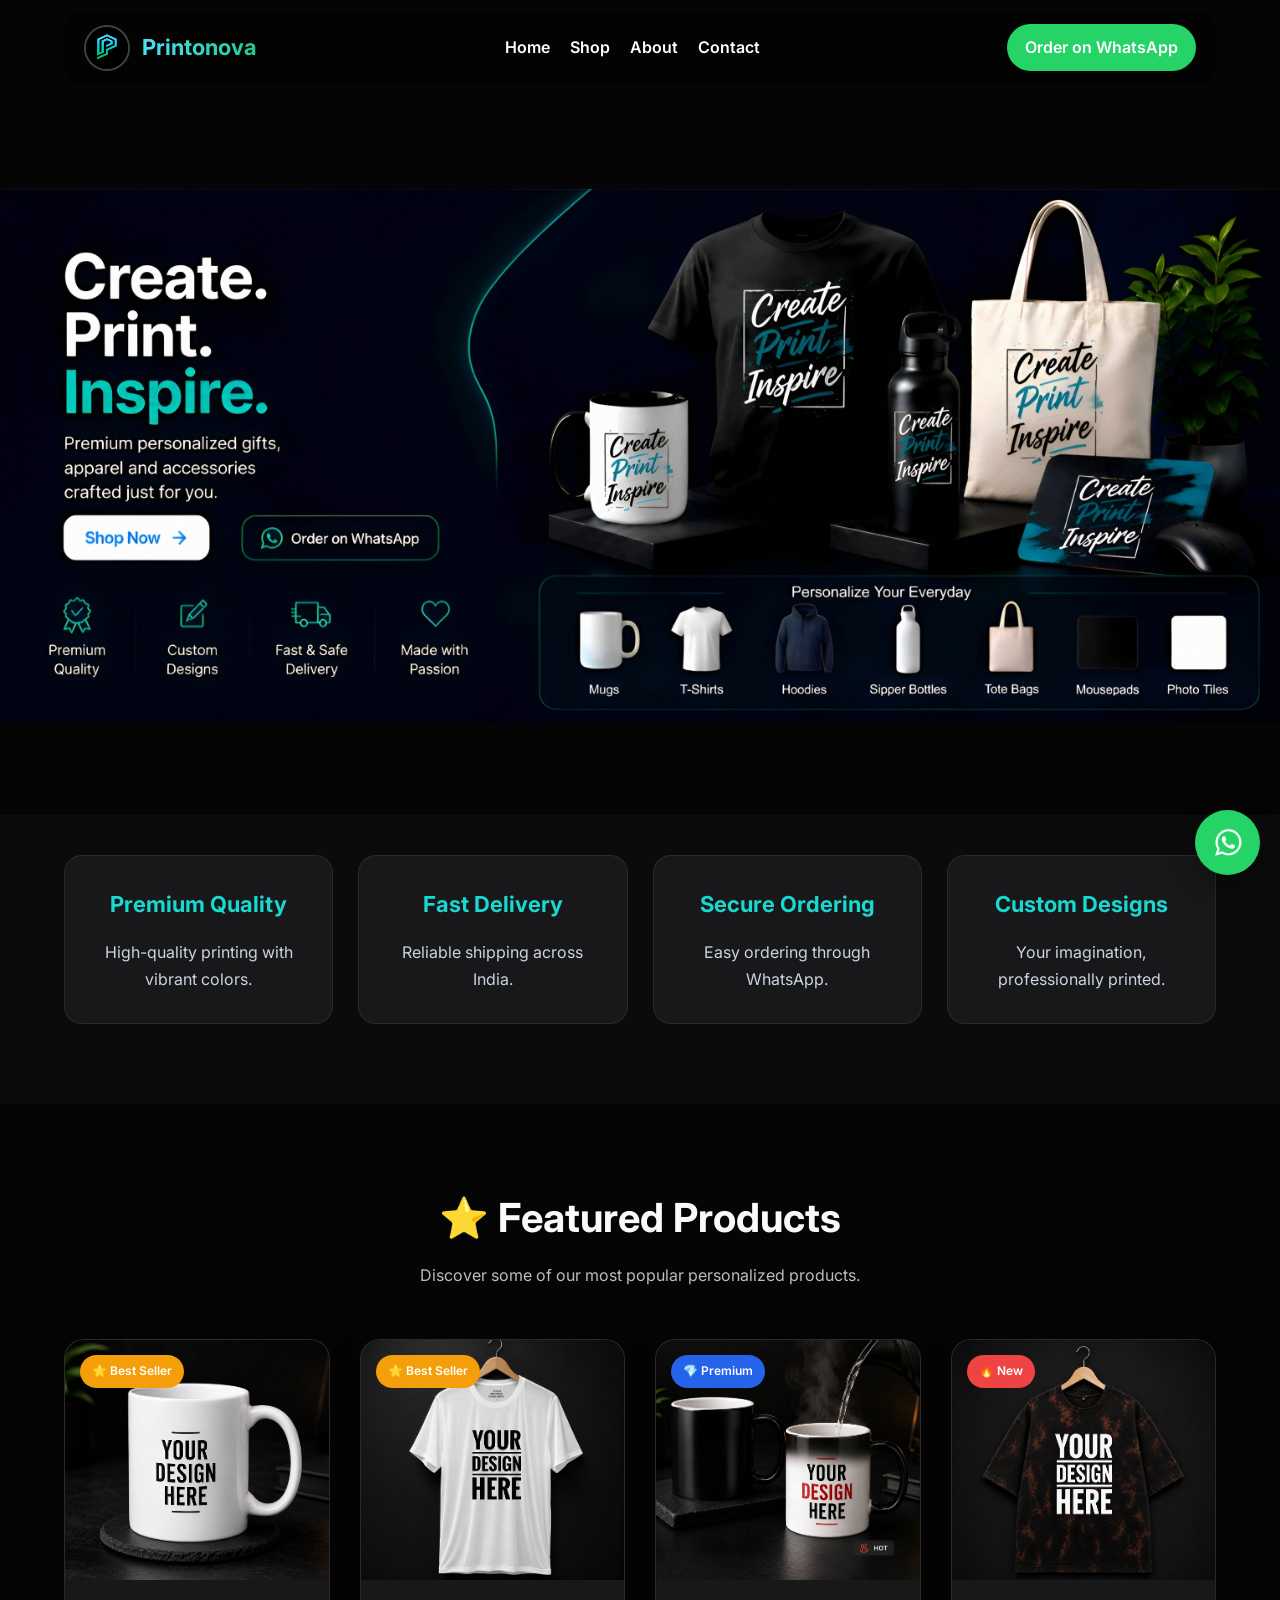
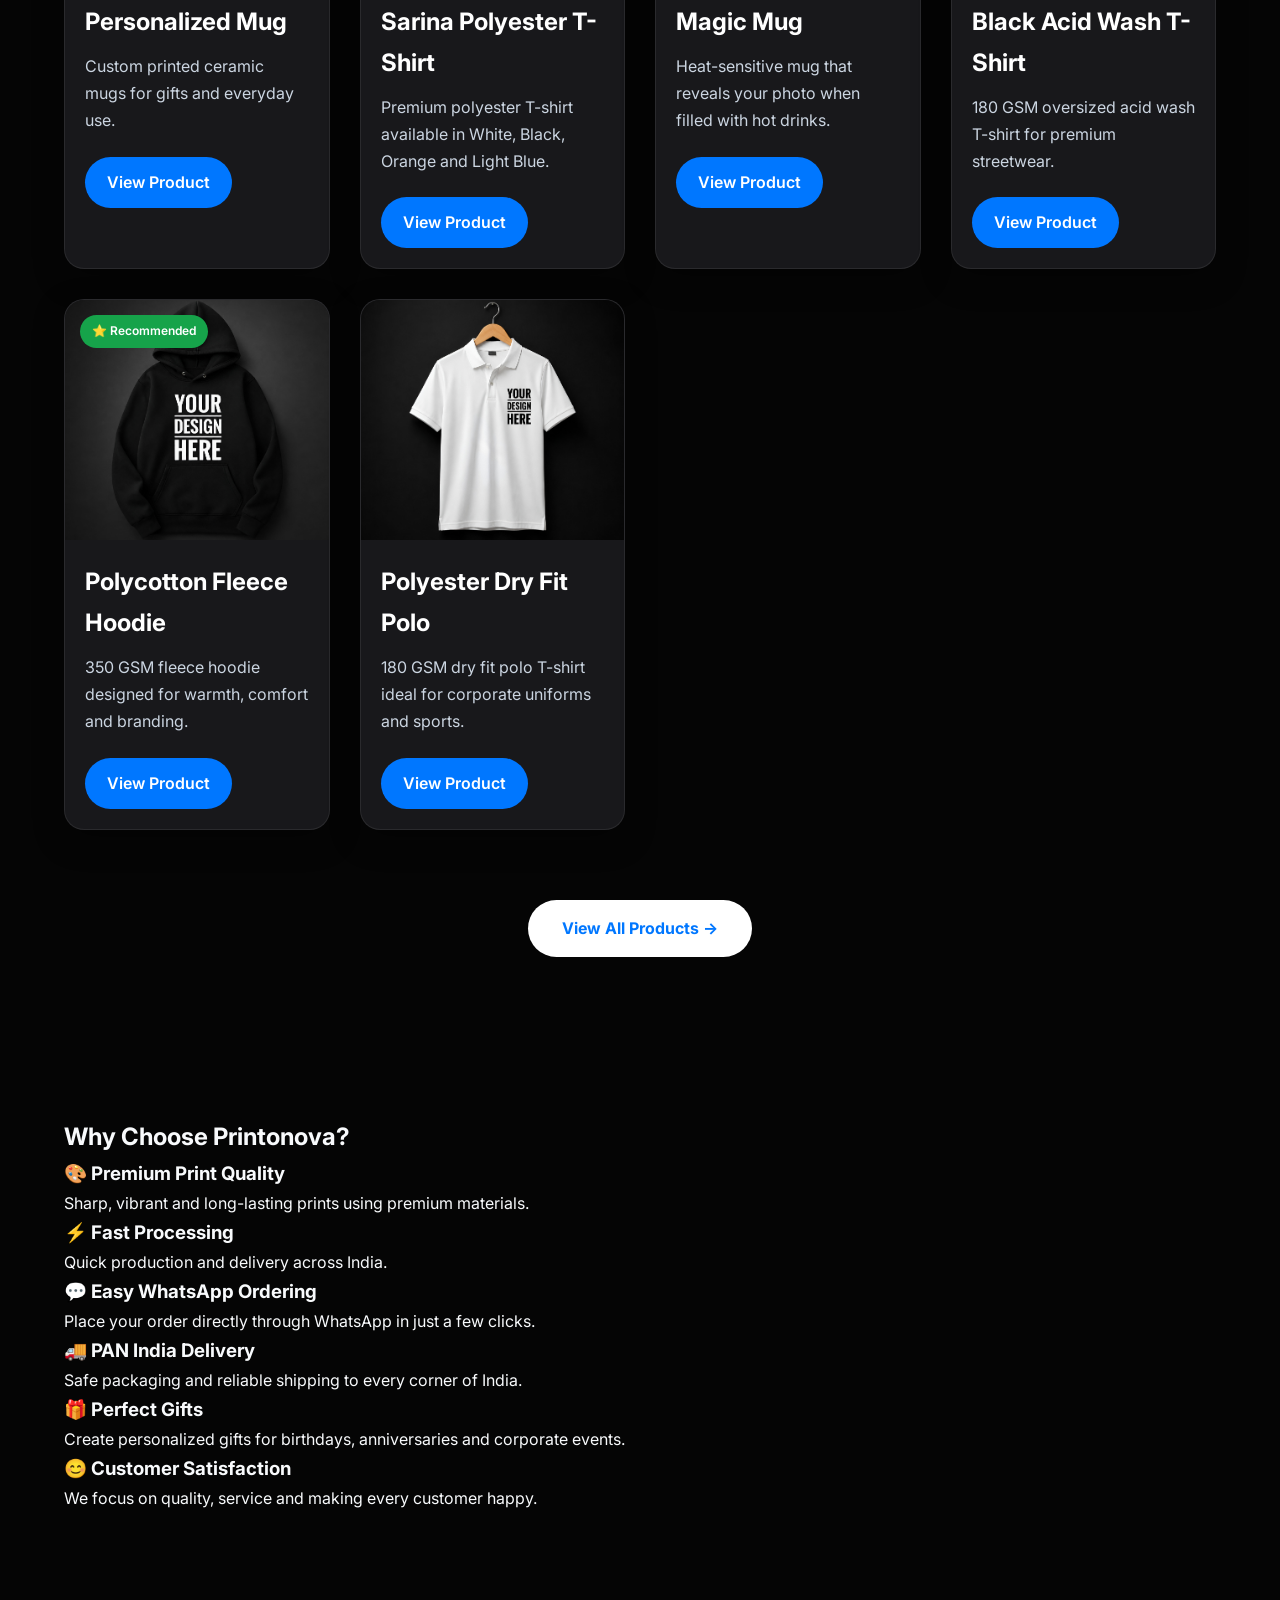
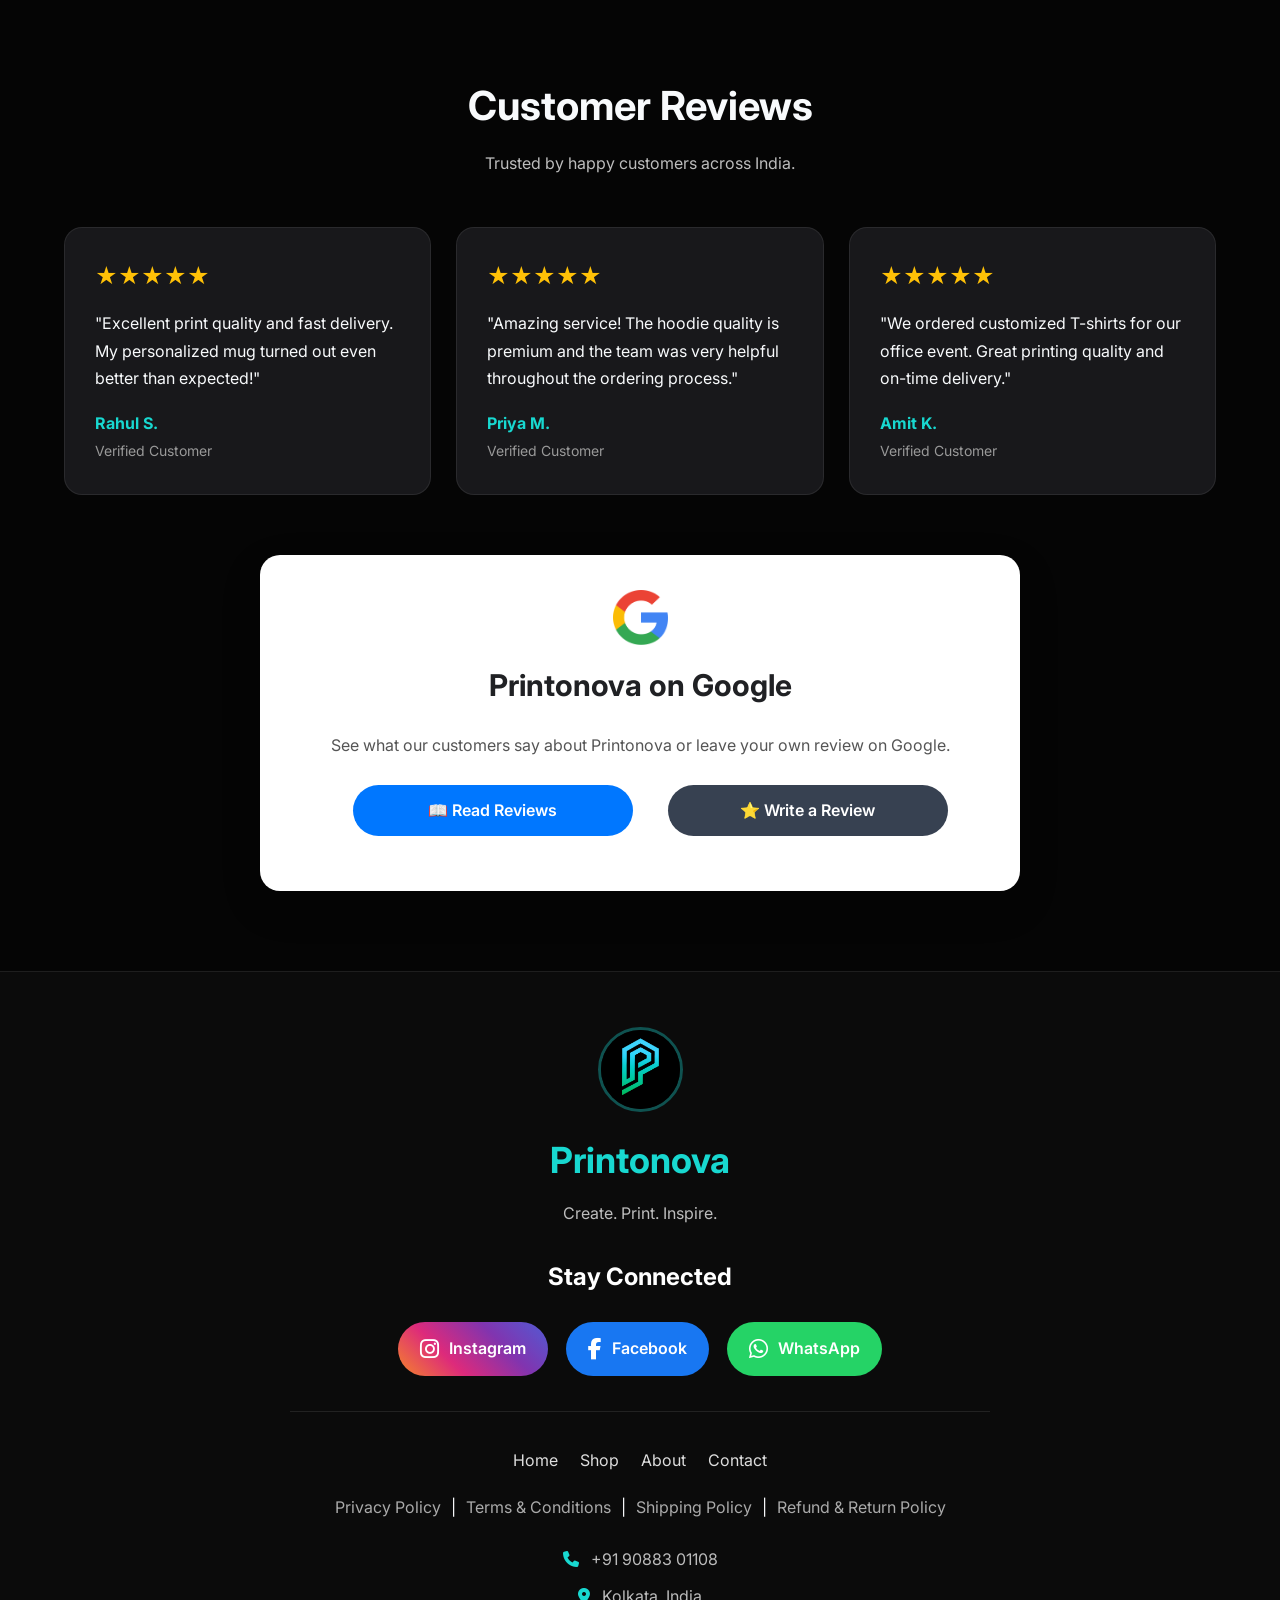
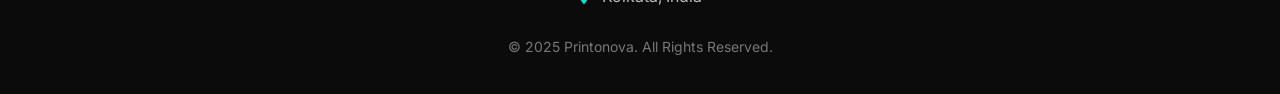
==== commit 237f1b40: "Change product links to include query parameters Updated product links to include specific product q" ====
--- a/index.html
+++ b/index.html
@@ -143,7 +143,9 @@
     <img src="images/mug-white.jpg" alt="Personalized Mug">
 <h3>Personalized Mug</h3>
 <p>Custom printed ceramic mugs for gifts and everyday use.</p>
-<a href="shop.html" class="order-btn">View Product</a>
+<a href="shop.html?product=personalized-mug" class="order-btn">
+    View Product
+</a>
 </div>
 
 <div class="product-card">
@@ -156,7 +158,9 @@
 
     <p>Premium polyester T-shirt available in White, Black, Orange and Light Blue.</p>
 
-    <a href="shop.html" class="order-btn">View Product</a>
+    <a href="shop.html?product=sarina-polyester-tshirt" class="order-btn">
+    View Product
+</a>
 
 </div>
 
@@ -170,9 +174,9 @@
 
     <p>Heat-sensitive mug that reveals your photo when filled with hot drinks.</p>
 
-    <a href="shop.html" class="order-btn">
-        View Product
-    </a>
+    <a href="shop.html?product=magic-mug" class="order-btn">
+    View Product
+</a>
 
 </div>
 
@@ -186,9 +190,9 @@
 
     <p>180 GSM oversized acid wash T-shirt for premium streetwear.</p>
 
-    <a href="shop.html" class="order-btn">
-        View Product
-    </a>
+    <a href="shop.html?product=black-acid-wash" class="order-btn">
+    View Product
+</a>
 
 </div>
 
@@ -202,9 +206,9 @@
 
     <p>350 GSM fleece hoodie designed for warmth, comfort and branding.</p>
 
-    <a href="shop.html" class="order-btn">
-        View Product
-    </a>
+    <a href="shop.html?product=hoodie" class="order-btn">
+    View Product
+</a>
 
 </div>
 
@@ -216,9 +220,9 @@
 
     <p>180 GSM dry fit polo T-shirt ideal for corporate uniforms and sports.</p>
 
-    <a href="shop.html" class="order-btn">
-        View Product
-    </a>
+    <a href="shop.html?product=dry-fit-polo" class="order-btn">
+    View Product
+</a>
 
 </div>
 
--- a/style.css
+++ b/style.css
@@ -1,7 +1,10 @@
-/* ==========================
-   PRINTONOVA PROFESSIONAL CSS
-   Part 1
-========================== */
+/* =====================================================
+   PRINTONOVA - PROFESSIONAL STYLESHEET
+   PART 1
+   Reset • Global • Header • Hero
+=====================================================*/
+
+/* RESET */
 
 *{
     margin:0;
@@ -20,13 +23,13 @@
     line-height:1.7;
 }
 
+img{
+    display:block;
+    max-width:100%;
+}
+
 a{
     text-decoration:none;
-}
-
-img{
-    max-width:100%;
-    display:block;
 }
 
 .container{
@@ -35,28 +38,38 @@
     margin:auto;
 }
 
-/* HEADER */
+/* =====================================================
+   HEADER
+=====================================================*/
 
 header{
+    width:100%;
     position:relative;
-    width:100%;
-    background:transparent;
-    padding:10px 0;
     z-index:1000;
+    padding:12px 0;
 }
 
 .nav{
+
     display:flex;
+
     justify-content:space-between;
+
     align-items:center;
-    gap:10px;
-    padding:10px 18px;
+
+    gap:15px;
+
+    padding:12px 20px;
+
+    border-radius:18px;
 
     background:rgba(0,0,0,.35);
+
     backdrop-filter:blur(10px);
 
-    border-radius:15px;
-}
+}
+
+/* BRAND */
 
 .brand{
     display:flex;
@@ -65,403 +78,569 @@
 }
 
 .brand img{
-    width:45px;
-    height:45px;
+    width:46px;
+    height:46px;
     border-radius:50%;
     border:2px solid rgba(255,255,255,.25);
 }
 
 .brand span{
-    font-size:20px;
+    font-size:22px;
     font-weight:700;
+
     background:linear-gradient(90deg,#4DDFF8,#22C98D);
+
     -webkit-background-clip:text;
     -webkit-text-fill-color:transparent;
 }
 
+/* NAVIGATION */
+
 nav{
+
     display:flex;
+
     align-items:center;
+
     gap:20px;
+
     flex-wrap:wrap;
+
+}
+
+nav a{
+
+    color:#ffffff;
+
+    font-weight:600;
+
+    transition:.3s;
+
+}
+
+nav a:hover{
+
+    color:#18d8d0;
+
+}
+
+/* WHATSAPP BUTTON */
+
+.whatsapp-btn{
+
+    display:inline-block;
+
+    background:#25D366;
+
+    color:#fff;
+
+    padding:10px 18px;
+
+    border-radius:30px;
+
+    font-weight:600;
+
+    transition:.3s;
+
+}
+
+.whatsapp-btn:hover{
+
+    background:#1da851;
+
+    transform:translateY(-2px);
+
+}
+
+/* =====================================================
+   COMMON BUTTON
+=====================================================*/
+
+.btn{
+
+    display:inline-block;
+
+    margin-top:30px;
+
+    padding:15px 34px;
+
+    border-radius:40px;
+
+    background:#ffffff;
+
+    color:#0077ff;
+
+    font-weight:bold;
+
+    transition:.3s;
+
+}
+
+.btn:hover{
+
+    transform:translateY(-3px);
+
+}
+
+/* =====================================================
+   SECTION
+=====================================================*/
+
+section{
+
+    padding:80px 0;
+
+}
+
+.section-title{
+
+    text-align:center;
+
+    margin-bottom:50px;
+
+}
+
+.section-title h2{
+
+    font-size:40px;
+
+    margin-bottom:10px;
+
+}
+
+.section-title p{
+
+    color:#bdbdbd;
+
+}
+
+/* =====================================================
+   HERO
+=====================================================*/
+
+.hero{
+    width:100%;
+    aspect-ratio:16/9;
+    height:auto;
+
+    background:url("images/hero-desktop.jpg") center center no-repeat;
+    background-size:contain;
+    background-color:#050505;
+
+    padding:0;
+    margin:0;
+}
+
+/* =====================================================
+   MOBILE HERO
+=====================================================*/
+
+@media(max-width:768px){
+
+.hero{
+    aspect-ratio:9/16;
+    height:auto;
+
+    background:url("images/hero-mobile.jpg") top center no-repeat;
+    background-size:contain;
+    background-color:#050505;
+
+    padding:0;
+    margin:0;
+}
+
+}
+
+.hero + .features{
+    padding-top:40px;
+}
+/* =====================================================
+   MOBILE HEADER
+=====================================================*/
+
+@media(max-width:768px){
+
+.nav{
+
+    flex-direction:column;
+
+    gap:18px;
+
+}
+
+nav{
+
     justify-content:center;
+
+}
+
+.brand span{
+
+    font-size:24px;
+
 }
 
 nav a{
-    color:#fff;
-    font-weight:600;
-    transition:.3s;
-}
-
-nav a:hover{
-    color:#2DD4BF;
-}
-
-nav a:hover{
-    color:#2DD4BF;
+
+    font-size:18px;
+
 }
 
 .whatsapp-btn{
+
     display:inline-block;
-    background:#25D366;
-    color:white;
-    padding:10px 18px;
-    border-radius:25px;
-    font-size:15px;
-    font-weight:600;
-    text-decoration:none;
-    white-space:nowrap;
-}
-
-.whatsapp-btn:hover{
-    background:#1da851;
-}
-
-.btn{
-    display:inline-block;
-    margin-top:35px;
-    background:#ffffff;
-    color:#0077ff;
-    padding:15px 35px;
-    border-radius:40px;
-    font-weight:bold;
-    transition:.3s;
-}
-
-.btn:hover{
-    transform:translateY(-4px);
-}
-
-/* SECTION */
-
-section{
-    padding:80px 0;
-}
-
-.section-title{
-    text-align:center;
-    margin-bottom:50px;
-}
-
-.section-title h2{
-    font-size:40px;
-    margin-bottom:10px;
-}
-
-.section-title p{
-    color:#666;
-}
-
-/* ==========================
-   PRODUCTS
-========================== */
-
-.product-grid{
+
+}
+
+}
+
+/* =====================================================
+   PART 2
+   FEATURES • SHOP • PRODUCTS • SEARCH • FILTERS
+=====================================================*/
+
+/* ==========================
+   FEATURES
+========================== */
+
+.features{
+    background:#0b0b0b;
+}
+
+.feature-grid{
     display:grid;
-    grid-template-columns:repeat(auto-fit,minmax(260px,1fr));
-    gap:30px;
-}
-.product-card{
+    grid-template-columns:repeat(auto-fit,minmax(220px,1fr));
+    gap:25px;
+}
+
+.feature{
     background:#18181B;
-    border:1px solid rgba(255,255,255,.08);
-    border-radius:20px;
-    overflow:hidden;
-    box-shadow:0 12px 35px rgba(0,0,0,.35);
-    transition:all .35s ease;
-}
-
-.product-card:hover{
-    transform:translateY(-10px) scale(1.02);
-    box-shadow:0 18px 45px rgba(45,212,191,.25);
-}
-
-.product-card img{
-    width:100%;
-    height:240px;
-    object-fit:cover;
-    transition:transform .4s ease;
-}
-
-.product-card:hover img{
-    transform:scale(1.08);
-}
-
-.product-card h3{
-    padding:20px 20px 10px;
-    font-size:24px;
-    color:#ffffff;
-}
-
-.product-card p{
-    padding:0 20px 25px;
-    color:#CBD5E1;
-    line-height:1.7;
-}
-
-.order-btn{
-    display:inline-block;
-    margin:0 20px 20px;
-    background:#0077ff;
-    color:#fff;
-    padding:12px 24px;
-    border-radius:30px;
-    font-weight:600;
-}
-
-.order-btn:hover{
-    background:#005fd1;
-}
-
-/* ==========================
-   WHY CHOOSE US
-========================== */
-
-.why-grid{
-    display:grid;
-    grid-template-columns:repeat(auto-fit,minmax(240px,1fr));
-    gap:25px;
-}
-
-.why-card{
-    background:#18181B;
-    padding:30px;
+    padding:30px 25px;
     border-radius:18px;
     text-align:center;
-    box-shadow:0 8px 20px rgba(0,0,0,.08);
-}
-
-.why-card h3{
+    border:1px solid rgba(255,255,255,.08);
+    transition:.35s;
+}
+
+.feature:hover{
+    transform:translateY(-8px);
+    box-shadow:0 15px 35px rgba(24,216,208,.15);
+}
+
+.feature h3{
+    color:#18d8d0;
     margin-bottom:15px;
-    color:#0077ff;
-}
-
-/* ==========================
-   TESTIMONIALS
-========================== */
-
-.testimonial-grid{
+    font-size:22px;
+}
+
+.feature p{
+    color:#cbd5e1;
+}
+
+/* ==========================
+   SHOP HEADER
+========================== */
+
+.shop-header{
+    background:#050505;
+    text-align:center;
+    padding:70px 20px 35px;
+}
+
+.shop-header h1{
+    font-size:42px;
+    color:#fff;
+    margin-bottom:15px;
+}
+
+.shop-header p{
+    color:#bdbdbd;
+    max-width:700px;
+    margin:auto;
+    font-size:18px;
+}
+
+/* ==========================
+   SEARCH
+========================== */
+
+.search-box{
+    text-align:center;
+    margin-bottom:40px;
+}
+
+.search-box input{
+
+    width:100%;
+    max-width:520px;
+
+    padding:15px 20px;
+
+    border-radius:35px;
+
+    border:2px solid #303030;
+
+    background:#18181B;
+
+    color:#fff;
+
+    font-size:16px;
+
+    outline:none;
+
+    transition:.3s;
+
+}
+
+.search-box input:focus{
+
+    border-color:#18d8d0;
+
+}
+
+/* ==========================
+   FILTER BUTTONS
+========================== */
+
+.filter-buttons{
+
+    display:flex;
+
+    justify-content:center;
+
+    flex-wrap:wrap;
+
+    gap:12px;
+
+    margin-bottom:35px;
+
+}
+
+.filter-btn{
+
+    padding:11px 22px;
+
+    border:none;
+
+    border-radius:30px;
+
+    background:#202020;
+
+    color:#fff;
+
+    cursor:pointer;
+
+    font-weight:600;
+
+    transition:.3s;
+
+}
+
+.filter-btn:hover,
+.filter-btn.active{
+
+    background:#18d8d0;
+
+    color:#050505;
+
+}
+
+/* ==========================
+   PRODUCT GRID
+========================== */
+
+.product-grid{
+
     display:grid;
-    grid-template-columns:repeat(auto-fit,minmax(280px,1fr));
-    gap:25px;
-}
-
-.testimonial-card{
+
+    grid-template-columns:repeat(auto-fit,minmax(260px,1fr));
+
+    gap:30px;
+
+}
+
+/* ==========================
+   PRODUCT CARD
+========================== */
+
+.product-card{
+
+    position:relative;
+
+    overflow:hidden;
+
     background:#18181B;
-    padding:30px;
-    border-radius:18px;
-    box-shadow:0 8px 20px rgba(0,0,0,.08);
-}
-
-.stars{
-    color:#f7b500;
-    font-size:22px;
-    margin-bottom:15px;
-}
-
-.testimonial-card h4{
-    margin-top:18px;
-    color:#0077ff;
-}
-
-.testimonial-card span{
-    color:#777;
-    font-size:14px;
-}
-
-.google-review-box{
-
-    margin-top:50px;
-
-    max-width:700px;
-
-    margin-left:auto;
-    margin-right:auto;
-
-    background:#ffffff;
-
-    color:#333;
-
-    padding:30px;
 
     border-radius:20px;
 
-    text-align:center;
-
-    box-shadow:0 10px 25px rgba(0,0,0,0.12);
-
-}
-
-.google-title h3{
-    margin:0;
-    font-size:28px;
-    color:#202124;
-}
-
-.google-review-box p{
-
-    margin-bottom:25px;
-
-    line-height:1.7;
-
-    color:#555;
-
-}
-
-.review-buttons{
-
-    display:flex;
-
-    justify-content:center;
-
-    align-items:center;
-
-    gap:15px;
-
-    flex-wrap:wrap;
-
-    margin-top:20px;
-
-}
-
-.review-buttons a{
-
-    width:280px;
-
-    text-align:center;
-
-}
-
-/* ==========================
-   FOOTER
-========================== */
-
-footer{
-    background:#111;
+    border:1px solid rgba(255,255,255,.08);
+
+    transition:.35s;
+
+    box-shadow:0 10px 30px rgba(0,0,0,.35);
+
+}
+
+.product-card:hover{
+
+    transform:translateY(-10px);
+
+    box-shadow:0 18px 40px rgba(24,216,208,.18);
+
+}
+
+.product-card img{
+
+    width:100%;
+
+    height:240px;
+
+    object-fit:cover;
+
+    transition:.35s;
+
+}
+
+.product-card:hover img{
+
+    transform:scale(1.05);
+
+}
+
+.product-card h3{
+
+    padding:22px 20px 10px;
+
     color:#fff;
-    text-align:center;
-    padding:40px 20px;
-}
-
-footer h3{
-    margin-bottom:15px;
-    font-size:28px;
-}
-
-footer p{
-    color:#ccc;
-    margin:8px 0;
-}
-
-footer a{
-    color:#00bfff;
-}
-
-/* ==========================
-   BUTTONS
-========================== */
-
-.btn,
+
+    font-size:24px;
+
+}
+
+.product-card p{
+
+    padding:0 20px 22px;
+
+    color:#CBD5E1;
+
+}
+
+/* ==========================
+   PRODUCT BADGES
+========================== */
+
+.product-badge{
+
+    position:absolute;
+
+    top:15px;
+
+    left:15px;
+
+    padding:6px 12px;
+
+    border-radius:30px;
+
+    font-size:12px;
+
+    font-weight:600;
+
+    color:#fff;
+
+    z-index:10;
+
+}
+
+.best-seller{
+    background:#f59e0b;
+}
+
+.premium{
+    background:#2563eb;
+}
+
+.new{
+    background:#ef4444;
+}
+
+.recommended{
+    background:#16a34a;
+}
+
+/* ==========================
+   PRODUCT BUTTONS
+========================== */
+
 .order-btn,
-.whatsapp-btn{
-    transition:all .3s ease;
-}
-
-.btn:hover,
-.order-btn:hover,
-.whatsapp-btn:hover{
-    transform:translateY(-3px);
-    box-shadow:0 10px 20px rgba(0,0,0,.15);
-}
-
-/* ==========================
-   MOBILE RESPONSIVE
-========================== */
-
-@media(max-width:768px){
-
-.nav{
-    flex-direction:column;
-    align-items:center;
-    gap:18px;
-}
-
-nav{
-    display:flex;
-    justify-content:center;
-    gap:20px;
-    flex-wrap:wrap;
-}
-
-nav a{
-    font-size:18px;
+.details-btn{
+
+    display:inline-block;
+
+    margin:0 0 20px 20px;
+
+    padding:12px 22px;
+
+    border-radius:30px;
+
     font-weight:600;
-}
-
-    .hero{
-        padding:0;
-    }
-
-    .hero h1{
-        font-size:34px;
-    }
-
-    .hero p{
-        font-size:17px;
-    }
-
-    .section-title h2{
-        font-size:30px;
-    }
-
-    .brand span{
-        font-size:24px;
-    }
-
-    .google-review-box{
-        padding:25px;
-    }
-    
-    .whatsapp-btn{
-    width:auto;
-    display:inline-block;
-    text-align:center;
-    padding:10px 18px;
-}
-
-}
-
-/* ==========================
-   ANIMATION
-========================== */
-
-.product-card,
-.why-card,
-.testimonial-card{
-    transition:all .35s ease;
-}
-
-.product-card:hover,
-.why-card:hover,
-.testimonial-card:hover{
-    transform:translateY(-8px);
-    box-shadow:0 15px 30px rgba(0,0,0,.12);
-}
+
+    transition:.3s;
+
+}
+
+.order-btn{
+
+    background:#0077ff;
+
+    color:#fff;
+
+}
+
+.order-btn:hover{
+
+    background:#005fd1;
+
+}
+
+.details-btn{
+
+    background:#374151;
+
+    color:#fff;
+
+}
+
+.details-btn:hover{
+
+    background:#4b5563;
+
+}
+
+/* =====================================================
+   PART 3
+   PRODUCT SLIDER • POPUPS • TESTIMONIALS • REVIEWS
+=====================================================*/
+
+/* ==========================
+   PRODUCT IMAGE SLIDER
+========================== */
 
 .slider{
     position:relative;
     width:100%;
     height:260px;
     overflow:hidden;
-    border-radius:15px;
+    border-radius:18px 18px 0 0;
 }
 
 .slide{
     position:absolute;
+    inset:0;
     width:100%;
     height:100%;
     object-fit:cover;
     opacity:0;
-    transition:opacity .8s;
+    transition:opacity .6s ease;
 }
 
 .slide.active{
@@ -471,10 +650,11 @@
 .slider-dots{
     position:absolute;
     bottom:12px;
-    width:100%;
+    left:50%;
+    transform:translateX(-50%);
     display:flex;
-    justify-content:center;
     gap:8px;
+    z-index:5;
 }
 
 .dot{
@@ -486,7 +666,7 @@
 }
 
 .dot.active{
-    background:#2DD4BF;
+    background:#18d8d0;
     transform:scale(1.2);
 }
 
@@ -499,12 +679,11 @@
     height:40px;
     border:none;
     border-radius:50%;
+    cursor:pointer;
+    color:#fff;
     background:rgba(0,0,0,.55);
-    color:#fff;
-    font-size:22px;
-    cursor:pointer;
     transition:.3s;
-    z-index:5;
+    z-index:6;
 }
 
 .prev{
@@ -517,20 +696,21 @@
 
 .prev:hover,
 .next:hover{
-    background:#2DD4BF;
-}
+    background:#18d8d0;
+}
+
+/* ==========================
+   IMAGE POPUP
+========================== */
 
 .image-modal{
     display:none;
     position:fixed;
-    z-index:9999;
-    left:0;
-    top:0;
-    width:100%;
-    height:100%;
+    inset:0;
     background:rgba(0,0,0,.9);
     justify-content:center;
     align-items:center;
+    z-index:9999;
 }
 
 .modal-image{
@@ -543,23 +723,14 @@
     position:absolute;
     top:20px;
     right:30px;
+    color:#fff;
     font-size:40px;
-    color:white;
     cursor:pointer;
-    font-weight:bold;
-}
-
-.details-btn{
-    display:inline-block;
-    margin-right:10px;
-    padding:10px 18px;
-    border-radius:30px;
-    background:#374151;
-    color:white;
-    text-decoration:none;
-}
-
-/* Product Details Popup */
+}
+
+/* ==========================
+   PRODUCT DETAILS POPUP
+========================== */
 
 .product-modal{
     display:none;
@@ -573,748 +744,849 @@
 }
 
 .product-modal-content{
+
     width:95%;
-    max-width:420px;
-    background:#1f1f1f;
+    max-width:430px;
+
+    background:#18181B;
+
     color:#fff;
+
     border-radius:18px;
-    padding:20px;
+
+    padding:22px;
+
     text-align:center;
+
+    animation:popup .3s ease;
+
     position:relative;
-    animation:popup .3s ease;
+
 }
 
 .product-modal-content img{
     width:100%;
-    border-radius:12px;
-    margin-bottom:15px;
+    border-radius:15px;
+    margin-bottom:18px;
 }
 
 .close-product{
     position:absolute;
+    right:18px;
     top:10px;
-    right:18px;
+    font-size:32px;
+    cursor:pointer;
+}
+
+@keyframes popup{
+
+from{
+    transform:scale(.85);
+    opacity:0;
+}
+
+to{
+    transform:scale(1);
+    opacity:1;
+}
+
+}
+
+/* ==========================
+   TESTIMONIALS
+========================== */
+
+.testimonial-grid{
+
+    display:grid;
+
+    grid-template-columns:repeat(auto-fit,minmax(280px,1fr));
+
+    gap:25px;
+
+}
+
+.testimonial-card{
+
+    background:#18181B;
+
+    padding:30px;
+
+    border-radius:18px;
+
+    border:1px solid rgba(255,255,255,.08);
+
+    transition:.35s;
+
+}
+
+.testimonial-card:hover{
+
+    transform:translateY(-8px);
+
+    box-shadow:0 18px 35px rgba(24,216,208,.15);
+
+}
+
+.stars{
+
+    color:#FFC107;
+
+    font-size:22px;
+
+    margin-bottom:15px;
+
+}
+
+.testimonial-card h4{
+
+    margin-top:18px;
+
+    color:#18d8d0;
+
+}
+
+.testimonial-card span{
+
+    color:#999;
+
+    font-size:14px;
+
+}
+
+/* ==========================
+   GOOGLE REVIEW BOX
+========================== */
+
+.google-review-box{
+
+    margin:60px auto 0;
+
+    max-width:760px;
+
+    background:#fff;
+
+    color:#202124;
+
+    padding:35px;
+
+    border-radius:20px;
+
+    text-align:center;
+
+    box-shadow:0 15px 40px rgba(0,0,0,.15);
+
+}
+
+.google-title{
+
+    display:flex;
+
+    flex-direction:column;
+
+    align-items:center;
+
+    gap:15px;
+
+    margin-bottom:20px;
+
+}
+
+.google-title img{
+
+    width:55px;
+
+    height:55px;
+
+}
+
+.google-title h3{
+
     font-size:30px;
+
+}
+
+.google-review-box p{
+
+    color:#555;
+
+    line-height:1.8;
+
+    margin-bottom:25px;
+
+}
+
+.review-buttons{
+
+    display:flex;
+
+    justify-content:center;
+
+    flex-wrap:wrap;
+
+    gap:15px;
+
+}
+
+.review-buttons a{
+
+    width:280px;
+
+    text-align:center;
+
+}
+
+/* =====================================================
+   PART 4A
+   FOOTER + FLOATING WHATSAPP
+=====================================================*/
+
+/* ==========================
+   PREMIUM FOOTER
+========================== */
+
+.footer{
+
+    background:#0b0b0b;
+
+    border-top:1px solid rgba(255,255,255,.08);
+
+    padding:55px 20px 35px;
+
+    text-align:center;
+
+}
+
+.footer-brand-logo{
+
+    width:85px;
+
+    height:85px;
+
+    margin:0 auto 18px;
+
+    border-radius:50%;
+
+    border:3px solid rgba(24,216,208,.35);
+
+    object-fit:cover;
+
+}
+
+.footer-logo{
+
+    font-size:36px;
+
+    color:#18d8d0;
+
+    margin-bottom:8px;
+
+}
+
+.footer-tagline{
+
+    color:#bdbdbd;
+
+    margin-bottom:30px;
+
+}
+
+.footer-heading{
+
+    color:#fff;
+
+    margin-bottom:25px;
+
+    font-size:24px;
+
+}
+
+/* Social Buttons */
+
+.social-links{
+
+    display:flex;
+
+    justify-content:center;
+
+    flex-wrap:wrap;
+
+    gap:18px;
+
+    margin-bottom:35px;
+
+}
+
+.social-links a{
+
+    display:flex;
+
+    align-items:center;
+
+    justify-content:center;
+
+    gap:10px;
+
+    padding:13px 22px;
+
+    border-radius:40px;
+
+    color:#fff;
+
+    font-weight:600;
+
+    transition:.35s;
+
+}
+
+.social-links a:hover{
+
+    transform:translateY(-5px);
+
+    box-shadow:0 12px 30px rgba(0,0,0,.35);
+
+}
+
+.social-links i{
+
+    font-size:22px;
+
+}
+
+/* Brand Colors */
+
+.instagram{
+
+    background:linear-gradient(45deg,#F58529,#DD2A7B,#8134AF,#515BD4);
+
+}
+
+.facebook{
+
+    background:#1877F2;
+
+}
+
+.whatsapp{
+
+    background:#25D366;
+
+}
+
+/* Divider */
+
+.footer hr{
+
+    border:none;
+
+    height:1px;
+
+    background:#222;
+
+    margin:35px auto;
+
+    max-width:700px;
+
+}
+
+/* Footer Links */
+
+.footer-links{
+
+    display:flex;
+
+    justify-content:center;
+
+    flex-wrap:wrap;
+
+    gap:22px;
+
+    margin-bottom:20px;
+
+}
+
+.footer-links a{
+
+    color:#ddd;
+
+    transition:.3s;
+
+}
+
+.footer-links a:hover{
+
+    color:#18d8d0;
+
+}
+
+/* Policy Links */
+
+.footer-policy{
+
+    display:flex;
+
+    justify-content:center;
+
+    flex-wrap:wrap;
+
+    gap:10px;
+
+    margin-bottom:25px;
+
+}
+
+.footer-policy a{
+
+    color:#aaa;
+
+    transition:.3s;
+
+}
+
+.footer-policy a:hover{
+
+    color:#18d8d0;
+
+}
+
+/* Contact */
+
+.footer-contact{
+
+    color:#bbb;
+
+    margin-bottom:25px;
+
+}
+
+.footer-contact p{
+
+    margin:10px 0;
+
+}
+
+.footer-contact i{
+
+    color:#18d8d0;
+
+    margin-right:8px;
+
+}
+
+.copyright{
+
+    color:#777;
+
+    font-size:14px;
+
+}
+
+/* ==========================
+   FLOATING WHATSAPP
+========================== */
+
+.floating-whatsapp{
+
+    position:fixed;
+
+    right:20px;
+
+    bottom:25px;
+
+    width:65px;
+
+    height:65px;
+
+    border-radius:50%;
+
+    background:#25D366;
+
+    display:flex;
+
+    justify-content:center;
+
+    align-items:center;
+
+    box-shadow:0 12px 30px rgba(0,0,0,.3);
+
+    z-index:9999;
+
+    transition:.3s;
+
+}
+
+.floating-whatsapp:hover{
+
+    transform:scale(1.1);
+
+}
+
+.floating-whatsapp img{
+
+    width:34px;
+
+    height:34px;
+
+}
+
+/* ==========================
+   FOOTER MOBILE
+========================== */
+
+@media(max-width:768px){
+
+.footer{
+
+    padding:45px 20px 30px;
+
+}
+
+.footer-logo{
+
+    font-size:30px;
+
+}
+
+.social-links{
+
+    flex-direction:column;
+
+    align-items:center;
+
+}
+
+.social-links a{
+
+    width:240px;
+
+}
+
+.footer-links{
+
+    gap:14px;
+
+}
+
+.footer-policy{
+
+    gap:8px;
+
+}
+
+.floating-whatsapp{
+
+    width:60px;
+
+    height:60px;
+
+    right:15px;
+
+    bottom:20px;
+
+}
+
+.floating-whatsapp img{
+
+    width:32px;
+
+    height:32px;
+
+}
+
+}
+
+/* =====================================================
+   PART 4B
+   CONTACT • POLICY • HERO • RESPONSIVE
+=====================================================*/
+
+
+/* ==========================
+   CONTACT PAGE
+========================== */
+
+.contact-intro{
+
+    text-align:center;
+
+    max-width:720px;
+
+    margin:0 auto 50px;
+
+    color:#d4d4d4;
+
+    font-size:18px;
+
+}
+
+.contact-grid{
+
+    display:grid;
+
+    grid-template-columns:repeat(auto-fit,minmax(260px,1fr));
+
+    gap:25px;
+
+    margin-bottom:40px;
+
+}
+
+.contact-card{
+
+    background:#18181B;
+
+    border:1px solid rgba(255,255,255,.08);
+
+    border-radius:18px;
+
+    padding:30px;
+
+    text-align:center;
+
+    transition:.3s;
+
+}
+
+.contact-card:hover{
+
+    transform:translateY(-8px);
+
+    box-shadow:0 18px 40px rgba(24,216,208,.15);
+
+}
+
+.contact-card i{
+
+    font-size:42px;
+
+    color:#18d8d0;
+
+    margin-bottom:15px;
+
+}
+
+.contact-form{
+
+    max-width:720px;
+
+    margin:50px auto;
+
+    display:flex;
+
+    flex-direction:column;
+
+    gap:18px;
+
+}
+
+.contact-form input,
+
+.contact-form textarea{
+
+    width:100%;
+
+    padding:16px;
+
+    border-radius:12px;
+
+    border:1px solid rgba(255,255,255,.1);
+
+    background:#18181B;
+
+    color:#fff;
+
+    font-size:16px;
+
+    outline:none;
+
+}
+
+.contact-form input:focus,
+
+.contact-form textarea:focus{
+
+    border-color:#18d8d0;
+
+}
+
+.contact-form textarea{
+
+    resize:vertical;
+
+    min-height:150px;
+
+}
+
+.contact-form button{
+
+    background:#18d8d0;
+
+    color:#fff;
+
+    border:none;
+
+    padding:15px;
+
+    border-radius:35px;
+
+    font-size:17px;
+
+    font-weight:600;
+
     cursor:pointer;
-}
-
-@keyframes popup{
-    from{
-        transform:scale(.8);
-        opacity:0;
-    }
-    to{
-        transform:scale(1);
-        opacity:1;
-    }
-}
-
-/* Product Badges */
-
-.product-card{
-    position: relative;
-}
-
-.product-badge{
-    position: absolute;
-    top: 15px;
-    left: 15px;
-    padding: 6px 12px;
-    border-radius: 20px;
-    color: white;
-    font-size: 12px;
-    font-weight: 600;
-    z-index: 5;
-}
-
-/* Badge Colors */
-
-.best-seller{
-    background:#f59e0b;
-}
-
-.premium{
-    background:#2563eb;
-}
-
-.new{
-    background:#ef4444;
-}
-
-.recommended{
-    background:#16a34a;
-}
-
-/* Premium Product Card Hover */
-
-.product-card{
-    transition: all 0.3s ease;
-    overflow: hidden;
-}
-
-.product-card:hover{
-    transform: translateY(-8px);
-    box-shadow: 0 18px 40px rgba(0,0,0,0.15);
-}
-
-.product-card img{
-    transition: transform 0.3s ease;
-}
-
-.product-card:hover img{
-    transform: scale(1.05);
-}
-
-.order-btn,
-.details-btn{
-    transition: all 0.3s ease;
-}
-
-.order-btn:hover,
-.details-btn:hover{
-    transform: translateY(-2px);
-}
-
-/* Search Box */
-
-.search-box{
-    margin-bottom:40px;
-    text-align:center;
-}
-
-.search-box input{
+
+    transition:.3s;
+
+}
+
+.contact-form button:hover{
+
+    background:#14b8b1;
+
+}
+
+/* Google Map */
+
+.map-container{
+
+    margin-top:50px;
+
+    border-radius:20px;
+
+    overflow:hidden;
+
+    box-shadow:0 15px 40px rgba(0,0,0,.25);
+
+}
+
+.map-container iframe{
 
     width:100%;
-    max-width:500px;
-
-    padding:14px 18px;
-
-    border:2px solid #ddd;
-    border-radius:30px;
-
-    font-size:16px;
-
-    outline:none;
-
-    transition:0.3s;
-}
-
-.search-box input:focus{
-
-    border-color:#000;
-    box-shadow:0 0 12px rgba(0,0,0,0.1);
-
-}
-
-/* Filter Buttons */
-
-.filter-buttons{
-    display:flex;
-    justify-content:center;
-    flex-wrap:wrap;
-    gap:12px;
-    margin-bottom:30px;
-}
-
-.filter-btn{
-
-    padding:10px 22px;
-
-    border:none;
-    border-radius:30px;
-
-    background:#f1f1f1;
-    cursor:pointer;
-
-    font-size:15px;
-    font-weight:600;
-
-    transition:0.3s;
-}
-
-.filter-btn:hover{
-
-    background:#000;
+
+    height:420px;
+
+    border:0;
+
+}
+
+/* ==========================
+   POLICY PAGES
+========================== */
+
+.policy-page{
+
+    padding:80px 20px;
+
+    background:#050505;
+
     color:#fff;
 
 }
 
-.filter-btn.active{
-
-    background:#000;
-    color:#fff;
-
-}
-
-.review-buttons{
-
-    display:flex;
-    justify-content:center;
-    gap:15px;
-    flex-wrap:wrap;
-    margin-top:20px;
-
-}
-
-.google-title{
-
-    display:flex;
-
-    flex-direction:column;
-
-    justify-content:center;
-
-    align-items:center;
-
-    gap:15px;
-
-    margin-bottom:20px;
-
-}
-
-.google-title img{
-
-    width:55px;
-
-    height:55px;
-
-}
-
-.google-title h3{
-
-    margin:0;
-
-    color:#202124;
+.policy-page .container{
+
+    max-width:900px;
+
+}
+
+.policy-page h1{
+
+    font-size:42px;
+
+    color:#18d8d0;
+
+    margin-bottom:25px;
+
+}
+
+.policy-page h2{
+
+    margin-top:35px;
+
+    margin-bottom:12px;
+
+    color:#18d8d0;
+
+}
+
+.policy-page p{
+
+    color:#d4d4d4;
+
+    line-height:1.9;
+
+    margin-bottom:18px;
+
+}
+
+.policy-page ul{
+
+    margin-left:25px;
+
+    color:#d4d4d4;
+
+    line-height:2;
+
+}
+
+.policy-page .btn{
+
+    margin-top:40px;
+
+}
+
+/* ==========================
+   MOBILE
+========================== */
+
+@media(max-width:768px){
+
+section{
+
+    padding:60px 0;
+
+}
+
+.section-title h2{
 
     font-size:30px;
 
-    line-height:1.3;
-
-    text-align:center;
-
-}
-
-/* Floating WhatsApp */
-
-.floating-whatsapp{
-
-    position:fixed;
-
-    right:20px;
-
-    bottom:30px;
-
-    width:65px;
-
-    height:65px;
-
-    background:#25D366;
-
-    border-radius:50%;
-
-    display:flex;
-
-    justify-content:center;
-
-    align-items:center;
-
-    box-shadow:0 10px 25px rgba(0,0,0,.25);
-
-    z-index:9999;
-
-    transition:.3s;
-
-}
-
-.floating-whatsapp img{
-
-    width:34px;
-
-    height:34px;
-
-}
-
-.floating-whatsapp:hover{
-
-    transform:scale(1.12);
-
-    box-shadow:0 15px 30px rgba(37,211,102,.4);
-
-}
-
-@media(max-width:768px){
-
-.floating-whatsapp{
-
-    width:60px;
-
-    height:60px;
-
-    right:15px;
-
-    bottom:30px;
-
-}
-
-.floating-whatsapp img{
-
-    width:32px;
-
-    height:32px;
-
-}
-
-}
-
-.hero{
-    width:100%;
-    height:100vh;
-    min-height:650px;
-    background:url("images/hero-desktop.jpg") center center no-repeat;
-    background-size:contain;
-    background-color:#050505;
-}
-
-/* Mobile */
-@media (max-width:768px){
-
-.hero{
-    height:500px;
-    background:url("images/hero-mobile.jpg") center top no-repeat;
-    background-size:contain;
-    background-color:#050505;
-}
-
-}
-
-.shop-header{
-    background:#050505;
-    padding:70px 20px 30px;
-    text-align:center;
-}
-
-.shop-header h1{
-    font-size:42px;
-    color:#fff;
-    margin-bottom:15px;
-}
-
-.shop-header p{
-    color:#bbb;
-    font-size:18px;
-    max-width:700px;
-    margin:auto;
-}
-
-@media (max-width:768px){
-
-.shop-header{
-    padding:45px 20px 20px;
-}
-
-.shop-header h1{
-    font-size:32px;
-}
-
-.shop-header p{
-    font-size:16px;
-}
-
-}
-
-/* ==========================
-   PREMIUM FOOTER
-========================== */
-
-.footer{
-
-    background:#0b0b0b;
-
-    padding:45px 20px 30px;
-
-    text-align:center;
-
-    border-top:1px solid rgba(0,255,255,.15);
-
-}
-
-.footer-logo{
-
-    font-size:36px;
-
-    color:#18d8d0;
-
-    margin-bottom:8px;
-
-}
-
-.footer-tagline{
-
-    color:#bdbdbd;
-
-    margin-bottom:30px;
-
-}
-
-.footer-heading{
+}
+
+.product-grid{
+
+    gap:22px;
+
+}
+
+.contact-form{
+
+    margin-top:35px;
+
+}
+
+.map-container iframe{
+
+    height:320px;
+
+}
+
+.policy-page{
+
+    padding:60px 20px;
+
+}
+
+.policy-page h1{
+
+    font-size:34px;
+
+}
+
+.policy-page h2{
 
     font-size:24px;
 
-    color:#fff;
-
-    margin-bottom:25px;
-
-}
-
-.social-links{
-
-    display:flex;
-
-    justify-content:center;
-
-    gap:20px;
-
-    flex-wrap:wrap;
-
-    margin-bottom:35px;
-
-}
-
-.social-links a{
-    display:flex;
-    align-items:center;
-    gap:8px;
-    color:#fff;
-    padding:12px 18px;
-    border-radius:40px;
-    text-decoration:none;
-    font-weight:600;
-
-    transition:all .3s ease;
-}
-
-.social-links a:hover{
-    transform:translateY(-3px);
-    box-shadow:0 10px 25px rgba(0,0,0,.35);
-}
-
-.social-links i{
-
-    font-size:24px;
-
-}
-
-/* Brand Colors */
-
-.instagram{
-
-    background:linear-gradient(45deg,#f58529,#dd2a7b,#8134af,#515bd4);
-
-}
-
-.facebook{
-
-    background:#1877F2;
-
-}
-
-.whatsapp{
-
-    background:#25D366;
-
-}
-
-.social-links a:hover{
-
-    transform:translateY(-5px);
-
-    box-shadow:0 12px 25px rgba(0,0,0,.35);
-
-}
-
-.footer hr{
-
-    border:none;
-
-    height:1px;
-
-    background:#222;
-
-    margin:35px auto;
-
-    max-width:600px;
-
-}
-
-.footer-links{
-
-    display:flex;
-
-    justify-content:center;
-
-    gap:25px;
-
-    flex-wrap:wrap;
-
-    margin-bottom:20px;
-
-}
-
-.footer-links a{
-
-    color:#ddd;
-
-    text-decoration:none;
-
-    transition:.3s ease;
-
-}
-
-.footer-links a:hover{
-
-    color:#18d8d0;
-
-    transform:translateY(-2px);
-
-}
-
-.footer-policy{
-
-    display:flex;
-
-    justify-content:center;
-
-    align-items:center;
-
-    gap:10px;
-
-    flex-wrap:wrap;
-
-    margin-bottom:25px;
-
-}
-
-.footer-policy a{
-
-    color:#aaa;
-
-    text-decoration:none;
-
-    transition:.3s;
-
-}
-
-.footer-policy a:hover{
-
-    color:#18d8d0;
-
-}
-
-.footer-contact{
-
-    color:#bbb;
-
-    margin-bottom:25px;
-
-}
-
-.footer-contact p{
-
-    margin:8px 0;
-
-}
-
-.footer-contact i{
-
-    color:#18d8d0;
-
-    margin-right:8px;
-
-}
-
-.copyright{
-
-    color:#777;
-
-    font-size:14px;
-
-}
-
-@media(max-width:768px){
-
-.social-links{
-
-    flex-direction:column;
-
-    align-items:center;
-
-}
-
-.social-links a{
-
-    width:240px;
-
-    justify-content:center;
-
-}
-
-.footer-links{
-
-    gap:15px;
-
-}
-
-}
-
-.footer-brand-logo{
-    width:80px;
-    height:80px;
-    display:block;
-    margin:0 auto 15px;
-    border-radius:50%;
-}
-
-/* ==========================
-   POLICY PAGES
-========================== */
-
-.policy-page{
-
-    background:#050505;
-
-    color:#fff;
-
-    min-height:100vh;
-
-    padding:80px 20px;
-
-}
-
-.policy-page h1{
-
-    font-size:42px;
-
-    color:#18d8d0;
-
-    margin-bottom:20px;
-
-}
-
-.policy-page h2{
-
-    margin-top:35px;
-
-    margin-bottom:12px;
-
-    color:#18d8d0;
-
-}
-
-.policy-page p{
-
-    color:#d4d4d4;
-
-    line-height:1.8;
-
-    margin-bottom:18px;
-
-}
-
-.policy-page ul{
-
-    margin-left:25px;
-
-    line-height:2;
-
-    color:#d4d4d4;
-
-}
-
-.policy-page .btn{
-
-    margin-top:40px;
-
-}
-
-/* CONTACT PAGE */
-
-.contact-intro{
-    text-align:center;
-    max-width:700px;
-    margin:0 auto 50px;
-    color:#d4d4d4;
-    font-size:18px;
-}
-
-.contact-grid{
-    display:grid;
-    grid-template-columns:repeat(auto-fit,minmax(260px,1fr));
-    gap:25px;
-    margin-top:40px;
-}
-
-.contact-card{
-    background:#18181B;
-    padding:35px 25px;
-    border-radius:18px;
-    text-align:center;
-    border:1px solid rgba(255,255,255,.08);
-    transition:.3s;
-}
-
-.contact-card:hover{
-    transform:translateY(-8px);
-    box-shadow:0 18px 40px rgba(24,216,208,.15);
-}
-
-.contact-card i{
-    font-size:42px;
-    color:#18d8d0;
-    margin-bottom:20px;
-}
-
-.contact-card h3{
-    margin-bottom:12px;
-}
-
-.contact-card p{
-    color:#bbb;
-    margin-bottom:25px;
-}
-
-.contact-info{
-    text-align:center;
-}
-
-.contact-info p{
-    margin:18px 0;
-}
-
-.contact-form{
-    max-width:700px;
-    margin:40px auto;
-    display:flex;
-    flex-direction:column;
-    gap:18px;
-}
-
-.contact-form input,
-.contact-form textarea{
-    width:100%;
-    padding:16px 18px;
-    border-radius:12px;
-    border:1px solid rgba(255,255,255,.1);
-    background:#18181B;
-    color:#fff;
-    font-size:16px;
-    outline:none;
-}
-
-.contact-form input:focus,
-.contact-form textarea:focus{
-    border-color:#18d8d0;
-}
-
-.contact-form textarea{
-    resize:vertical;
-}
+}
+
+}
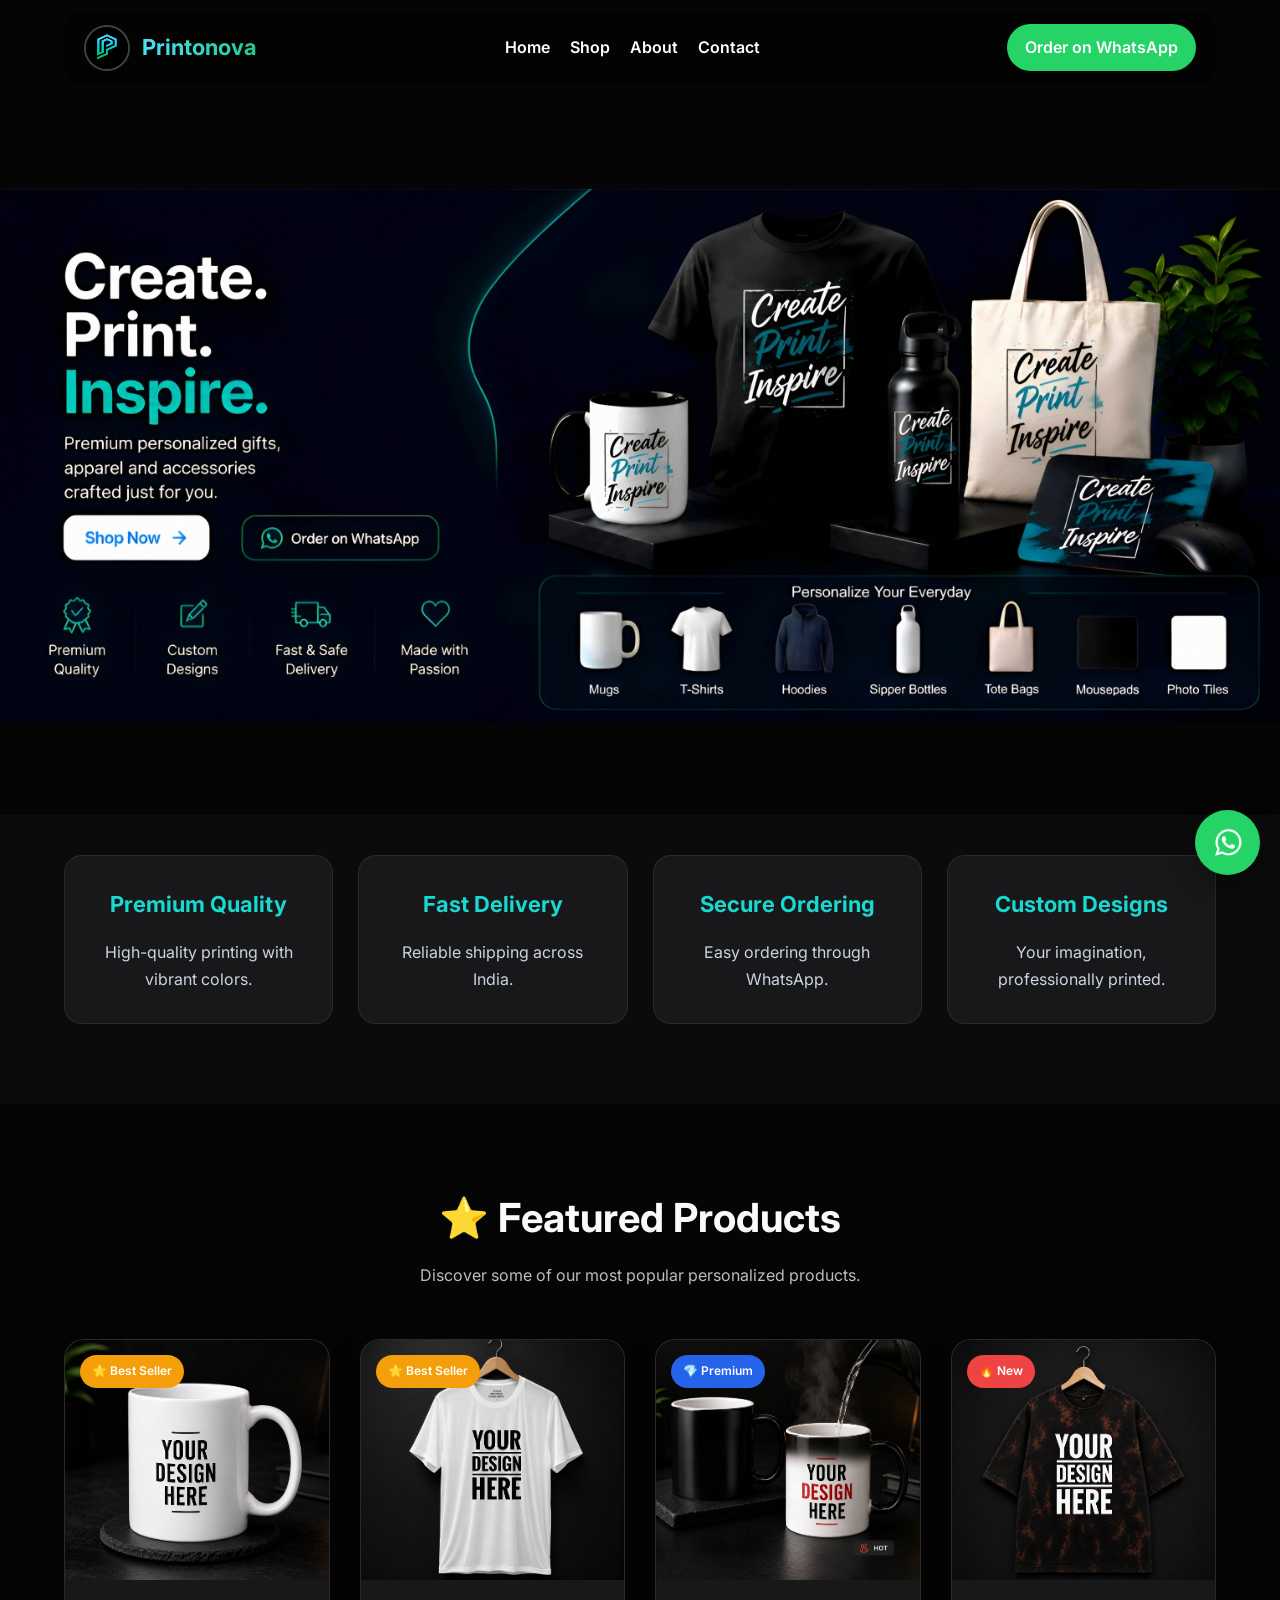
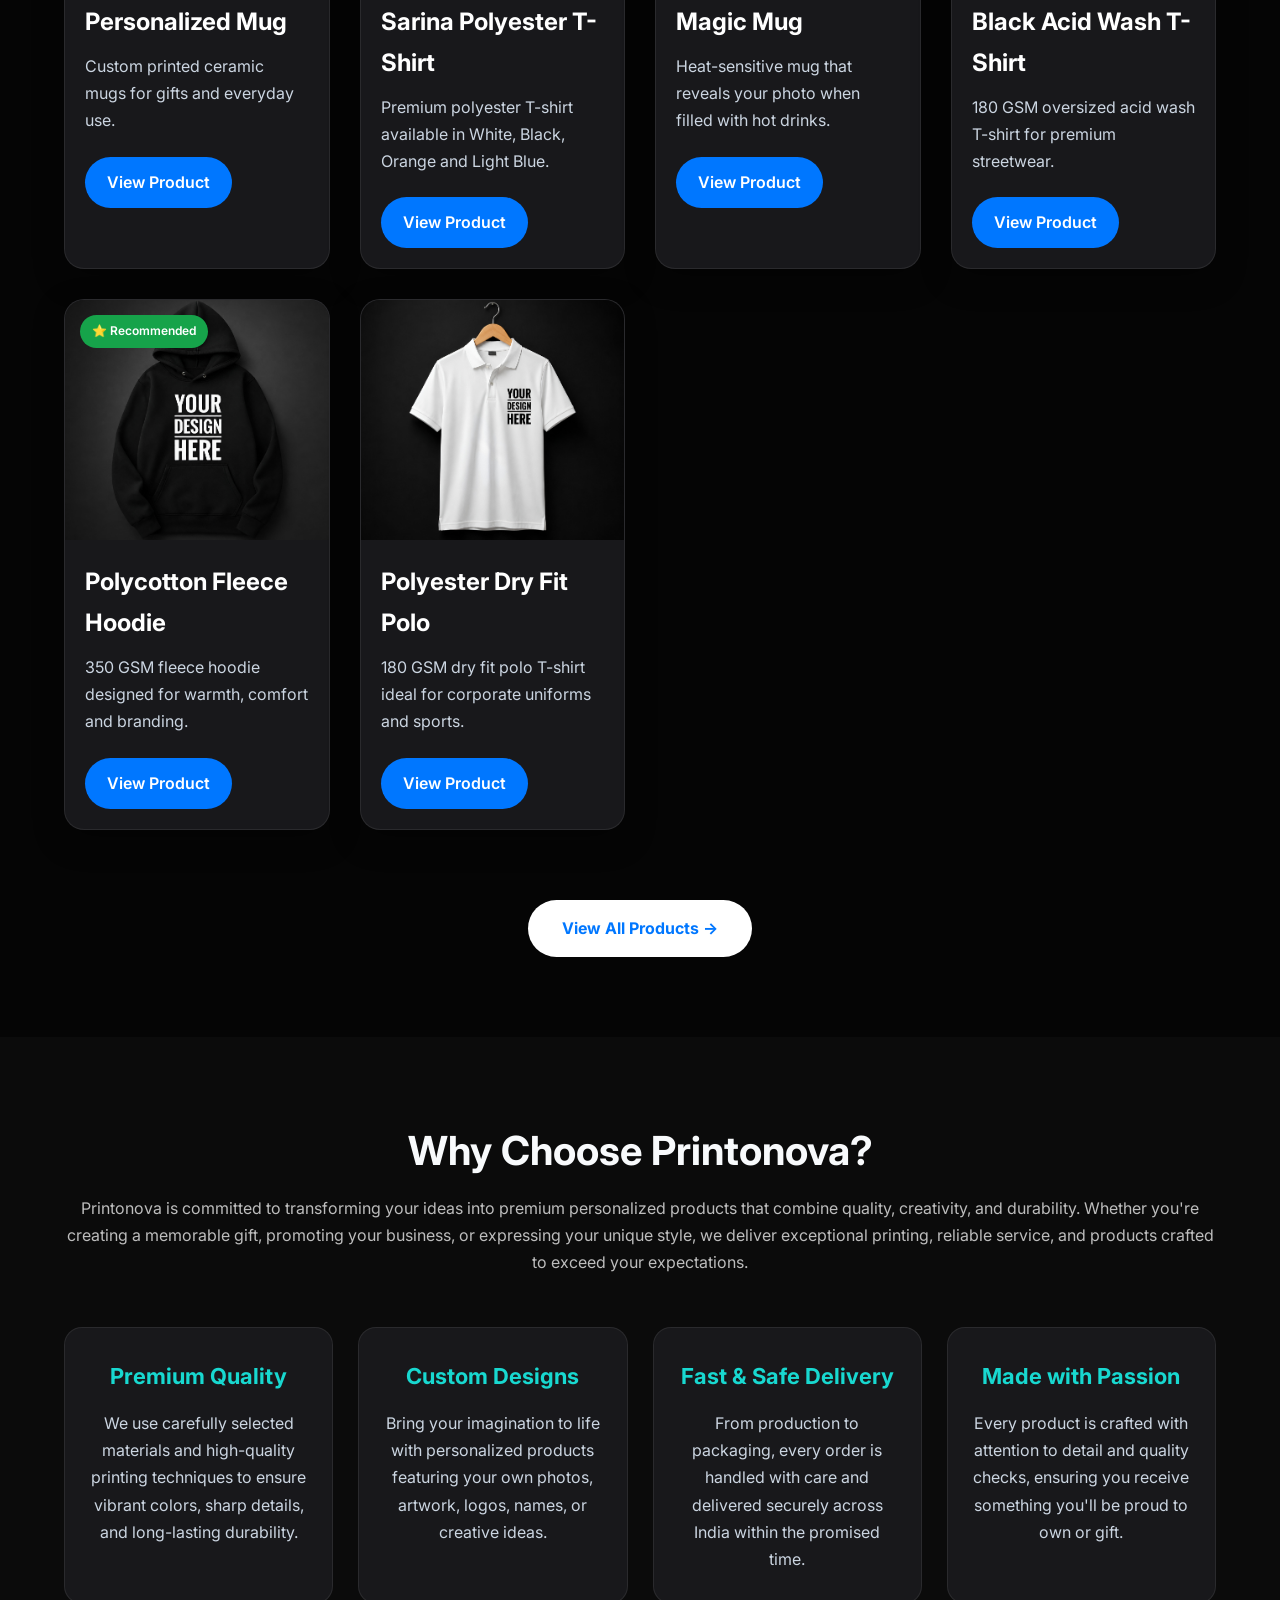
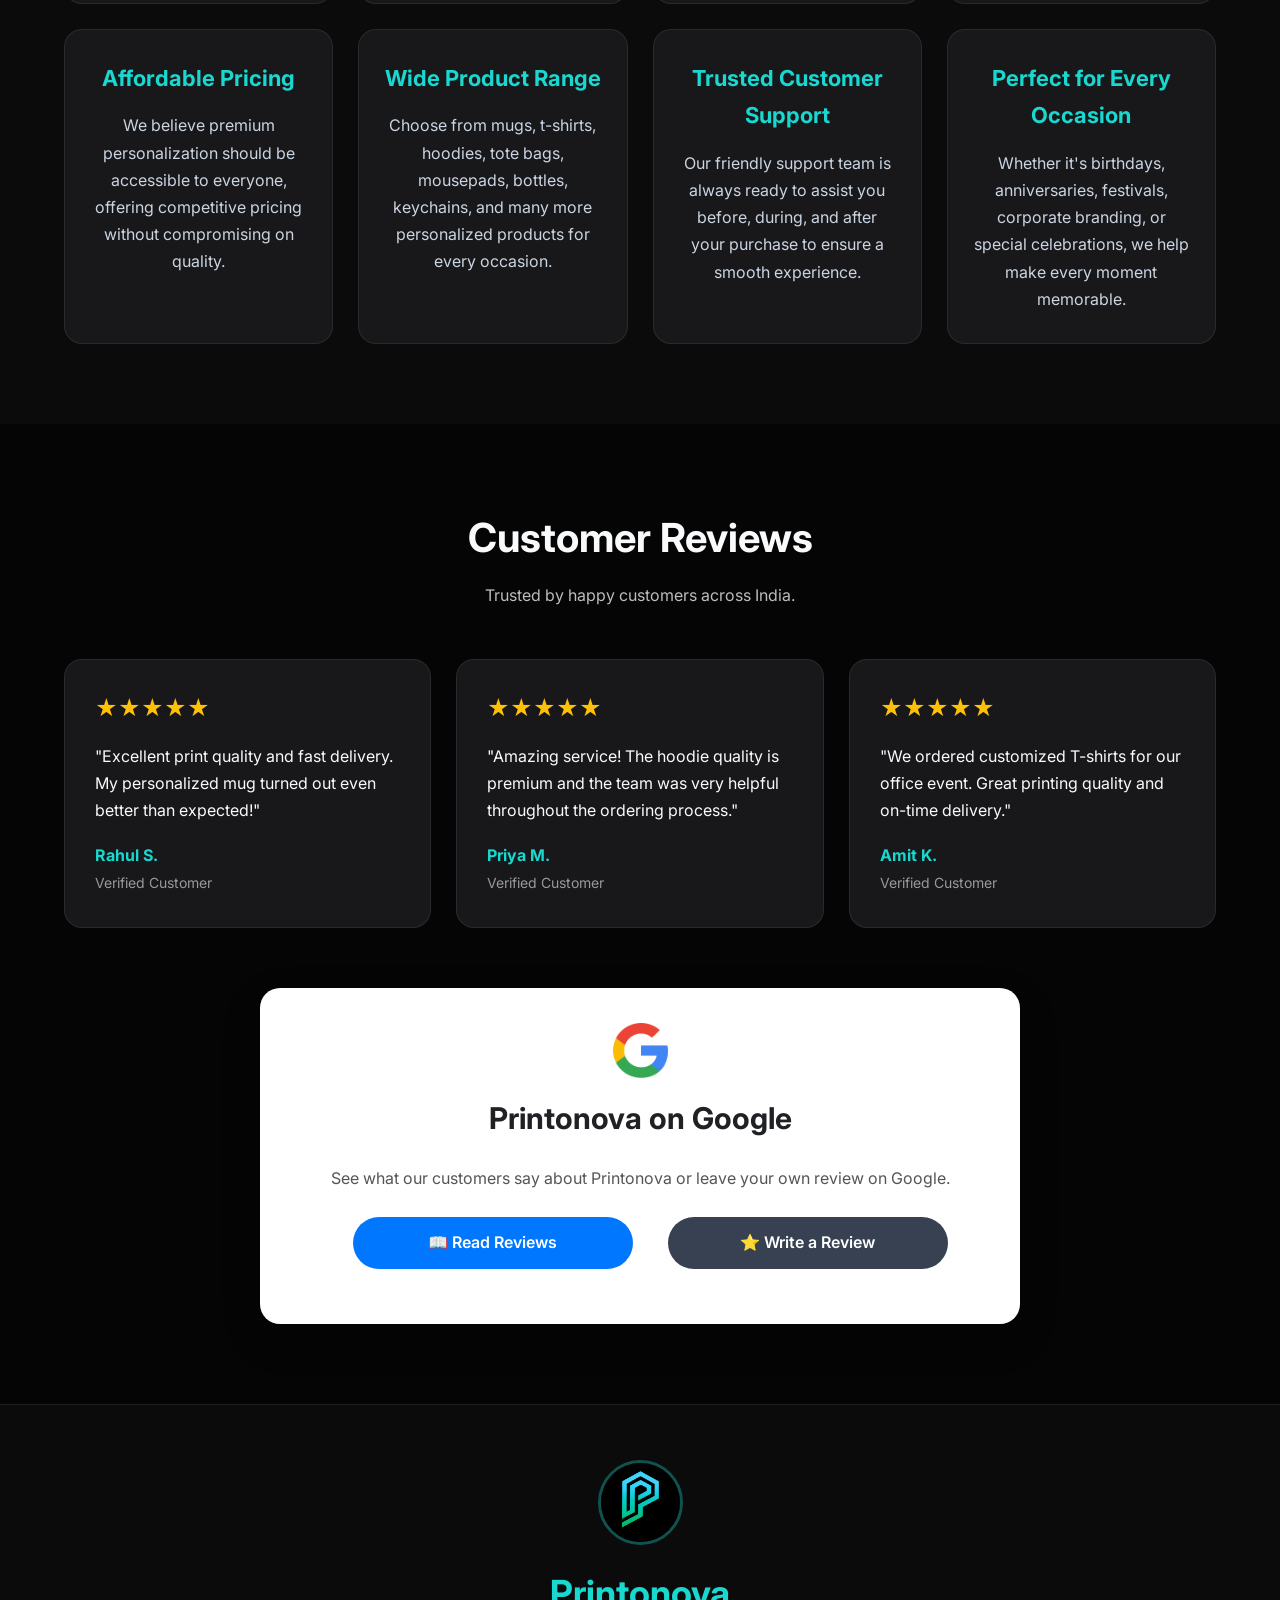
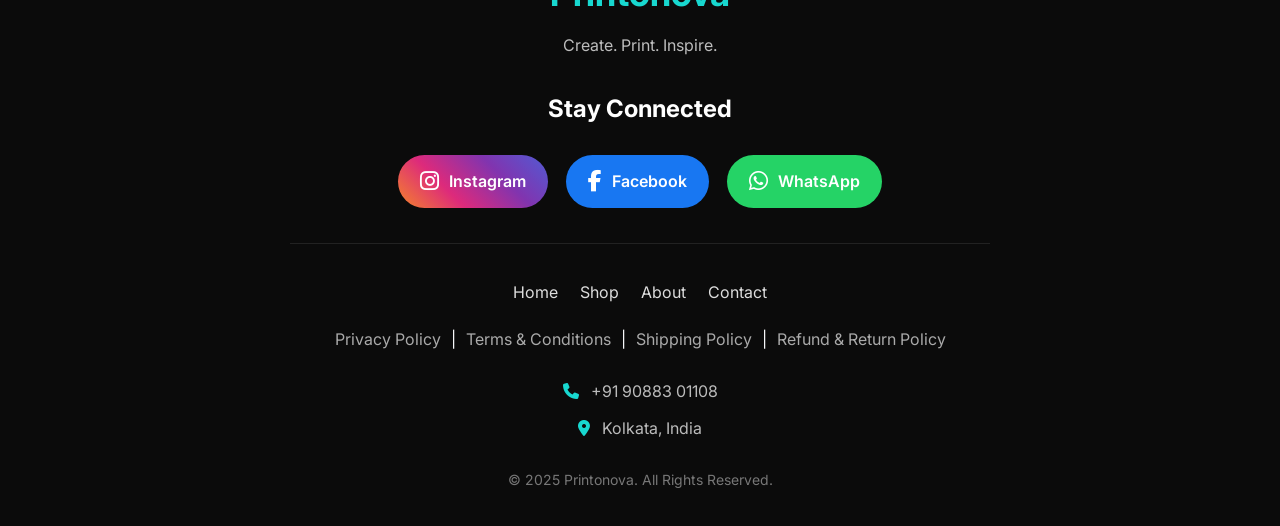
==== commit 575bb75b: "Revamp 'Why Choose Printonova' section to 'Features' Updated the 'Why Choose Printonova' section to " ====
--- a/index.html
+++ b/index.html
@@ -45,13 +45,18 @@
 
 <meta property="og:description" content="Premium personalized mugs, t-shirts, hoodies, tote bags, sipper bottles and custom gifts across India.">
 
-<meta property="og:image" content="images/hero-desktop.jpg">
+<meta property="og:image" content="https://printonova.github.io/printonova-print-on-demand/images/hero-desktop.jpg">
+
+<meta property="og:image:secure_url" content="https://printonova.github.io/printonova-print-on-demand/images/hero-desktop.jpg">
+<meta property="og:image:type" content="image/jpeg">
+<meta property="og:image:width" content="1200">
+<meta property="og:image:height" content="675">
 
 <meta property="og:type" content="website">
 
 <meta property="og:site_name" content="Printonova">
 
-<meta property="og:url" content="https://printonova.github.io/Printonova-Print-on-demand/">
+<meta property="og:url" content="https://printonova.github.io/printonova-print-on-demand/">
     
 <meta name="theme-color" content="#18d8d0">
 
@@ -241,44 +246,82 @@
 </section>
 
 <!-- WHY CHOOSE PRINTONOVA -->
-<section class="why-us">
-  <div class="container">
-    <h2>Why Choose Printonova?</h2>
-
-    <div class="why-grid">
-
-      <div class="why-card">
-        <h3>🎨 Premium Print Quality</h3>
-        <p>Sharp, vibrant and long-lasting prints using premium materials.</p>
-      </div>
-
-      <div class="why-card">
-        <h3>⚡ Fast Processing</h3>
-        <p>Quick production and delivery across India.</p>
-      </div>
-
-      <div class="why-card">
-        <h3>💬 Easy WhatsApp Ordering</h3>
-        <p>Place your order directly through WhatsApp in just a few clicks.</p>
-      </div>
-
-      <div class="why-card">
-        <h3>🚚 PAN India Delivery</h3>
-        <p>Safe packaging and reliable shipping to every corner of India.</p>
-      </div>
-
-      <div class="why-card">
-        <h3>🎁 Perfect Gifts</h3>
-        <p>Create personalized gifts for birthdays, anniversaries and corporate events.</p>
-      </div>
-
-      <div class="why-card">
-        <h3>😊 Customer Satisfaction</h3>
-        <p>We focus on quality, service and making every customer happy.</p>
-      </div>
-
-    </div>
-  </div>
+<section class="features">
+
+<div class="container">
+
+<div class="section-title">
+
+<h2>Why Choose Printonova?</h2>
+
+<p>
+Printonova is committed to transforming your ideas into premium personalized products that combine quality, creativity, and durability. Whether you're creating a memorable gift, promoting your business, or expressing your unique style, we deliver exceptional printing, reliable service, and products crafted to exceed your expectations.
+</p>
+
+</div>
+
+<div class="feature-grid">
+
+<div class="feature">
+<h3>Premium Quality</h3>
+<p>
+We use carefully selected materials and high-quality printing techniques to ensure vibrant colors, sharp details, and long-lasting durability.
+</p>
+</div>
+
+<div class="feature">
+<h3>Custom Designs</h3>
+<p>
+Bring your imagination to life with personalized products featuring your own photos, artwork, logos, names, or creative ideas.
+</p>
+</div>
+
+<div class="feature">
+<h3>Fast & Safe Delivery</h3>
+<p>
+From production to packaging, every order is handled with care and delivered securely across India within the promised time.
+</p>
+</div>
+
+<div class="feature">
+<h3>Made with Passion</h3>
+<p>
+Every product is crafted with attention to detail and quality checks, ensuring you receive something you'll be proud to own or gift.
+</p>
+</div>
+
+<div class="feature">
+<h3>Affordable Pricing</h3>
+<p>
+We believe premium personalization should be accessible to everyone, offering competitive pricing without compromising on quality.
+</p>
+</div>
+
+<div class="feature">
+<h3>Wide Product Range</h3>
+<p>
+Choose from mugs, t-shirts, hoodies, tote bags, mousepads, bottles, keychains, and many more personalized products for every occasion.
+</p>
+</div>
+
+<div class="feature">
+<h3>Trusted Customer Support</h3>
+<p>
+Our friendly support team is always ready to assist you before, during, and after your purchase to ensure a smooth experience.
+</p>
+</div>
+
+<div class="feature">
+<h3>Perfect for Every Occasion</h3>
+<p>
+Whether it's birthdays, anniversaries, festivals, corporate branding, or special celebrations, we help make every moment memorable.
+</p>
+</div>
+
+</div>
+
+</div>
+
 </section>
 <!-- =========================
      CUSTOMER REVIEWS
